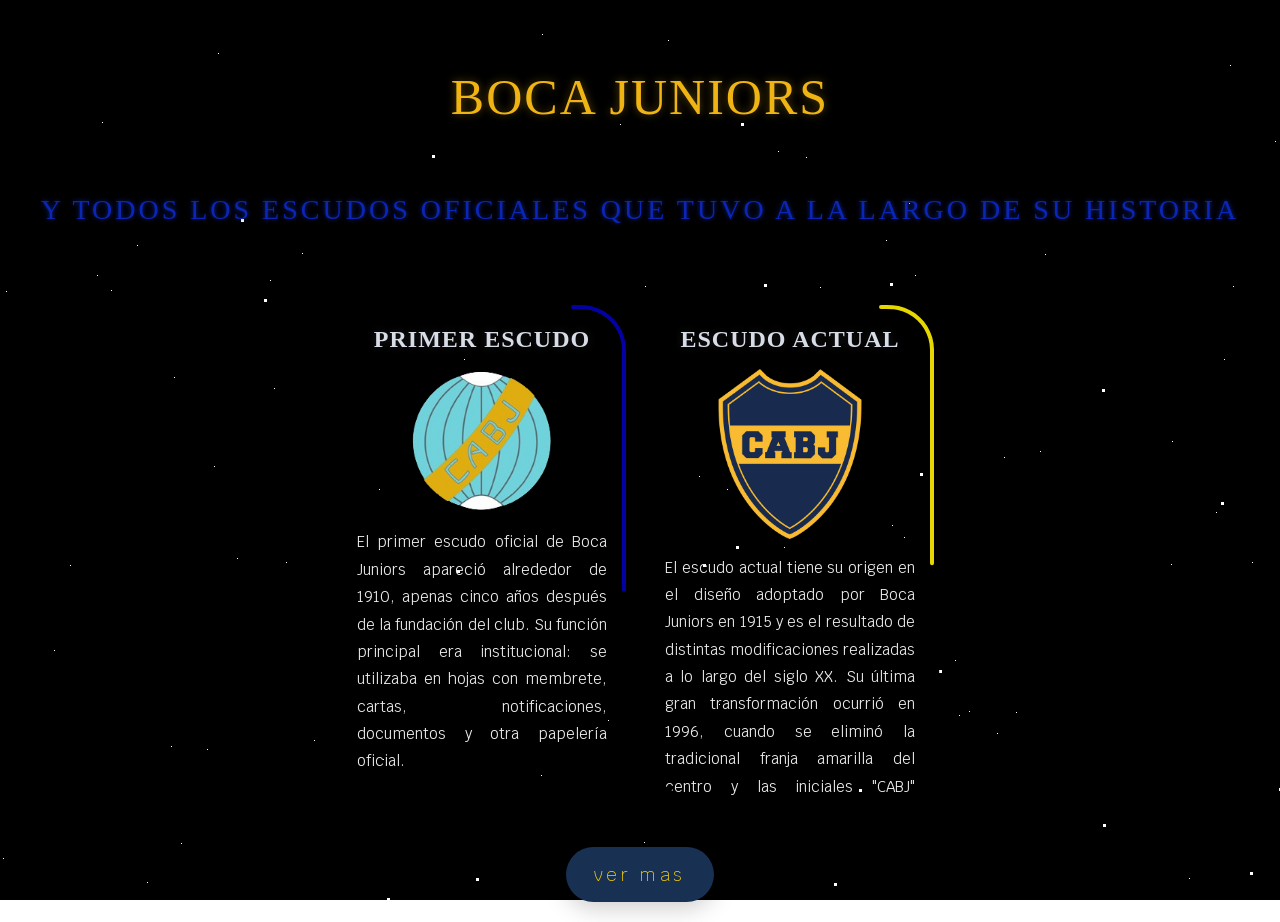
==== Pag-escudos.html @ e52f3146 "Primer commit" ====
<!Doctype HTML>
<html lang="es">
<head>
    <meta charset="UTF-8">
    <meta name="viewport" content="width=device-width, initial-scale=1.0">
    <title>Escudos Boca</title>
    <link rel="stylesheet" href="style-escudos.css">
    <link rel="icon" href="EscudoBocaActualPng.png">
    <link rel="preconnect" href="https://fonts.googleapis.com">
    <link rel="preconnect" href="https://fonts.gstatic.com" crossorigin>
    
  </head>

<body>

<header>
  <h1 class="titulo">BOCA JUNIORS</h1>
  <h2>Y todos los escudos oficiales que tuvo a la largo de su historia</h2s>
</header>

<div class="wrapper">

  <section class="scroll-container " data-scrollbar>
    <div class="scroll-content">
      <h3 class="encabezado">Primer escudo</h3>
      <img class="imagen1" src="EscudoBocaAntiguoPng.png" alt="Boca escudo viejos">
      <p>El primer escudo oficial de Boca Juniors apareció alrededor de 1910, apenas cinco años después de la fundación del club. Su función principal era institucional: se utilizaba en hojas con membrete, cartas, notificaciones, documentos y otra papelería oficial.
      </p>

      <p>El diseño era completamente diferente al escudo que conocemos actualmente. Tenía una forma circular y una franja diagonal amarilla que atravesaba el centro, dentro de la cual aparecían las iniciales "CABJ". Este emblema fue utilizado durante los primeros años de la década de 1910, hasta que en 1915 Boca adoptó un nuevo diseño que sentaría las bases del escudo moderno. 
      </p>
    </div>
  </section>

  <section class="scroll-container box-2 " data-scrollbar>
    <div class="scroll-content">
      <h3 class="encabezado">Escudo actual</h3>
      <img class= "imagen2" src="EscudoBocaActualPng.png" alt='Boca escudo actual'>
      <p> El escudo actual tiene su origen en el diseño adoptado por Boca Juniors en 1915 y es el resultado de distintas modificaciones realizadas a lo largo del siglo XX. Su última gran transformación ocurrió en 1996, cuando se eliminó la tradicional franja amarilla del centro y las iniciales "CABJ" pasaron a ocupar ese espacio en color amarillo.
      </p>
      <p> Desde entonces, el diseño conserva la estructura característica del escudo xeneize y las estrellas que representan los títulos obtenidos por el club. La cantidad de estrellas fue modificándose a medida que Boca consiguió nuevos campeonatos y, de acuerdo con el estatuto del club, su incorporación debe ser aprobada por la Asamblea de Representantes. 
      </p>
    </div>
  </section>
</div>

<div class="wrapper wrapper-extra" id="wrapperExtra">

  <section class="scroll-container" data-scrollbar>
    <div class="scroll-content">
      <h3 class="encabezado">1915</h3>
      <img class="imagen3" src="1915Escudo.png" alt="Boca escudo 1915">
      <p> En 1915 Boca Juniors adoptó un nuevo escudo que marcaría un antes y un después en la identidad visual del club. A diferencia del primer emblema, este diseño tenía la forma heráldica que, con diferentes modificaciones, se mantendría durante el resto de la historia. </p>
      <p> El escudo tenía un fondo azul atravesado por una franja amarilla horizontal en el centro. En ella aparecían las iniciales "CABJ", aunque durante diferentes períodos también se utilizaron las inscripciones "C. A. Boca Juniors" y "Boca Juniors". </p>
      <p> Este diseño todavía no tenía estrellas. La idea de representar los títulos obtenidos por el club mediante estrellas recién sería establecida oficialmente en 1932. </p>
    </div>
  </section>

  <section class="scroll-container box-2" data-scrollbar>
    <div class="scroll-content">
      <h3 class="encabezado">1932</h3>
      <img class="imagen4" src="1932-escudo.png" alt="Boca escudo 1932">
      <p> El 18 de octubre de 1932, Boca Juniors resolvió que su escudo debía llevar estrellas representativas de los campeonatos de Primera División obtenidos por el club. También se estableció que podían incorporarse estrellas por otros acontecimientos deportivos de especial importancia. </p> 
      <p> Sin embargo, la aparición de las estrellas no fue inmediata. Aunque la resolución fue tomada en 1932 y comenzaron a aparecer en distintos objetos relacionados con el club, el primer registro documentado del escudo con estrellas en una Memoria y Balance institucional corresponde a 1943. </p> 
      <p> Durante las décadas siguientes, el escudo mantuvo su estructura fundamental, aunque sufrió pequeñas modificaciones en la tipografía, la forma y la cantidad de estrellas a medida que Boca sumaba nuevos títulos. </p>
    </div>
  </section>

  <section class="scroll-container" data-scrollbar>
    <div class="scroll-content">
      <div class="corregirTxt"> 
        <h3 class="encabezado">1996</h3>
        <img class="imagen5" src="escudo boca 1996 arreglado.png" alt="Boca escudo 1996">
        <p class="corregirTxtP"> En 1996 Boca Juniors realizó la última gran modificación de su escudo. El cambio estuvo relacionado con una renovación de la identidad visual del club y fue desarrollado durante la primera gestión de Mauricio Macri. </p> 
        <p> La modificación más visible fue la eliminación de la tradicional franja amarilla que atravesaba el centro del escudo. En su lugar, las iniciales "CABJ" pasaron a estar representadas directamente en color amarillo dentro del fondo azul. </p> 
        <p> El nuevo diseño conservó la forma característica del escudo y las estrellas como representación de los títulos del club. Desde 1996, esta versión se convirtió en la base de la identidad visual de Boca Juniors y es la que, con actualizaciones en la cantidad de estrellas, llega hasta nuestros días. </p>
      </div>
    </div>
  </section>

</div>

<button id="btnVerMas">
  <span>ver mas</span>
</button>

<div class="container">
  <div id="stars"></div>
  <div id="stars2"></div>
  <div id="stars3"></div>
  <div></div>
</div>

<script src="script.js"></script>
</body>
</html>
---- style-escudos.css ----
@import url('https://fonts.bunny.net/css?family=krub:200i,300');
@import url('https://fonts.googleapis.com/css2?family=Poppins:wght@300;400;600;700&display=swap');

@layer demo, base;

@layer demo{

.wrapper{
    display: grid;
    grid-template-columns: repeat(auto-fit,minmax(200px, 1fr));
    gap: 1rem;
    height: auto;
    width: min(100%, 600px);
    margin: 0 auto;
}

.wrapper-extra {
    display: grid;
    grid-template-columns: repeat(auto-fit, minmax(180px, 1fr));
    gap: 1rem;
    width: min(100%, 600px);
    margin: 0 auto;
    opacity: 0;
    max-height: 0;
    overflow: hidden;
    transform: translateY(-10px);

    transition: /* en desaparecer las tablas nuevas*/
        opacity 0.8s ease-in-out,
        max-height 0.8s ease-in-out,
        transform 1s ease-in-out;

}

.wrapper-extra.visible {
    opacity: 1;
    overflow: hidden;
    max-height: 2000px; 
    transform: translateY(10px); /* distancia entre tablas nuevas y viejas */
    transition: /* en mostrar tablas nuevas*/
        opacity 1s ease-in-out,
        max-height 1s ease-in-out,
        transform 1s ease-in-out;
    
}

.scroll-container {
    
	--card-border-radius: 50px;	
    --thumb-color: rgb(3, 1, 163);
    --thumb-color-active: rgb(23, 21, 160);
    --thumb-width: 4;
    --thumb-width-active: 6;
    
    --track-color: transparent;
    --track-color-active: light-dark(#EEE,#222);
    --track-width: 4;
    --track-width-active: 6;

	&.box-2{
    --card-border-radius: 50px;
    --thumb-color: rgb(230, 215, 0);
    --thumb-color-active: rgb(180, 160, 0);
    }
		
		
    position: relative;
    width: 100%;
    height: 500px;
    contain:size;
    margin: 3rem auto;
    border: 1px solid var(--clr-lines);
    border-radius: var(--card-border-radius);
    overflow: hidden;  
    & h2{
    text-wrap: balance;
    font-size: 1.1rem;
    }

.scroll-content {
    display: flex;
    flex-direction: column;
    align-items: center; 
}    

.imagen1 {
    width: 150px; 
    height: 150px;
    object-fit: contain;
    border-radius: 30px;
}

.imagen2 {
    width: 170px; 
    height: 170px;
    object-fit: contain;
    border-radius: 30px;
}

}
	

.scroll-content {
    height: 100%;
    overflow-y: auto;
    padding:1rem 1.5rem 1rem 1rem;
	
    overflow-y: scroll;

	 	scrollbar-width: none; /* Firefox */
   	-ms-overflow-style: none; /* IE and Edge Legacy */
		&::-webkit-scrollbar {
			display: none; /* Chrome, Safari, and Opera */
		}
	}

.scroll-content p {
    font-size: .95rem;
    line-height: 1.8;
    text-align: justify;
    color: #ececec;
    margin-bottom: 1rem;
}

.scrollbar-svg {
    position: absolute;
    inset: 0;
    width: 100%;
    height: 100%;
    pointer-events: none;
    &:has(:active) {
    --thumb-width: var(--thumb-width-active);
    --track-width: var(--track-width-active);
    --track-color: var(--track-color-active);
    }
}

.scrollbar-track {
    fill: none;
    stroke: var(--track-color);
    stroke-width: var(--track-width);
    stroke-linecap: round;
    transition: stroke-width,stroke;
    transition-duration: 150ms;
    transition-timing-function:ease-in-out;
}

.scrollbar-thumb {
    fill: none;
    stroke: var(--thumb-color);
    stroke-width: var(--thumb-width);
    stroke-linecap: round;
    pointer-events: auto;
    cursor: grab;
    transition: stroke-width,stroke;
    transition-duration: 150ms;
    transition-timing-function:ease-in-out;
    &:active {
    stroke: var(--thumb-color-active);
    cursor: grabbing;
    }
}


}


@layer base{*{
box-sizing: border-box;
}

:root {
    color-scheme: light dark;

    --bg-dark: rgb(11, 11, 11);
    --bg-light: rgb(248, 244, 238);
    --txt-light: rgb(10, 10, 10);
    --txt-dark: rgb(245, 245, 245);
    --line-light: rgba(0 0 0 / .15);
    --line-dark: rgba(255 255 255 / .25);

    --clr-bg: light-dark(var(--bg-light), var(--bg-dark));
    --clr-txt: light-dark(var(--txt-light), var(--txt-dark));
    --clr-lines: light-dark(var(--line-light), var(--line-dark));
    --clr-accent: dodgerblue;
}

.container {
    position: fixed;
    inset: 0;
    overflow: hidden;
    z-index: -1;
    background: #000;
}

#stars {
  width: 1px;
  height: 1px;
  background: transparent;
  box-shadow:
    501px 811px rgb(3, 1, 163)fff,
    1450px 1324px #fff,
    1093px 1780px #fff,
    1469px 678px #fff,
    904px 741px #fff,
    1160px 781px #fff,
    1841px 1962px #fff,
    1630px 1667px #fff,
    1788px 676px #fff,
    367px 1734px #fff,
    1343px 156px #fff,
    1283px 1142px #fff,
    1062px 378px #fff,
    1395px 467px #fff,
    1017px 1891px #fff,
    137px 1114px #fff,
    1767px 1403px #fff,
    1543px 11px #fff,
    1078px 181px #fff,
    1189px 1574px #fff,
    1697px 1551px #fff,
    439px 472px #fff,
    1491px 677px #fff,
    1364px 599px #fff,
    34px 382px #fff,
    1221px 1584px #fff,
    1266px 1499px #fff,
    169px 1907px #fff,
    1219px 1125px #fff,
    659px 18px #fff,
    1731px 1959px #fff,
    332px 1216px #fff,
    1913px 788px #fff,
    80px 712px #fff,
    326px 1605px #fff,
    574px 1502px #fff,
    473px 1653px #fff,
    404px 975px #fff,
    322px 1797px #fff,
    425px 1321px #fff,
    1121px 1797px #fff,
    731px 647px #fff,
    891px 1584px #fff,
    1523px 109px #fff,
    1379px 244px #fff,
    865px 1064px #fff,
    493px 956px #fff,
    624px 1380px #fff,
    440px 619px #fff,
    1630px 767px #fff,
    955px 1196px #fff,
    62px 729px #fff,
    126px 946px #fff,
    1256px 896px #fff,
    1444px 256px #fff,
    661px 1628px #fff,
    1078px 1716px #fff,
    300px 737px #fff,
    1734px 413px #fff,
    1296px 129px #fff,
    1771px 1678px #fff,
    977px 1764px #fff,
    1879px 549px #fff,
    665px 1531px #fff,
    89px 701px #fff,
    1084px 1183px #fff,
    1597px 1576px #fff,
    1354px 1774px #fff,
    554px 1471px #fff,
    1469px 287px #fff,
    887px 106px #fff,
    1962px 766px #fff,
    638px 805px #fff,
    1651px 741px #fff,
    1517px 1826px #fff,
    24px 1152px #fff,
    507px 558px #fff,
    1262px 652px #fff,
    246px 1048px #fff,
    1077px 421px #fff,
    1866px 1847px #fff,
    1986px 1561px #fff,
    704px 632px #fff,
    1991px 1875px #fff,
    1227px 395px #fff,
    45px 1116px #fff,
    247px 786px #fff,
    890px 607px #fff,
    787px 1235px #fff,
    557px 524px #fff,
    1582px 1285px #fff,
    1725px 1366px #fff,
    952px 747px #fff,
    251px 458px #fff,
    1500px 1250px #fff,
    1999px 1734px #fff,
    1336px 1955px #fff,
    1705px 1464px #fff,
    728px 697px #fff,
    594px 510px #fff,
    1345px 1990px #fff,
    1919px 1803px #fff,
    1117px 966px #fff,
    1629px 97px #fff,
    1046px 1196px #fff,
    810px 1092px #fff,
    722px 976px #fff,
    406px 18px #fff,
    1665px 1860px #fff,
    1758px 1628px #fff,
    1183px 463px #fff,
    564px 239px #fff,
    13px 1767px #fff,
    1482px 1472px #fff,
    1700px 347px #fff,
    1362px 244px #fff,
    1141px 1708px #fff,
    22px 885px #fff,
    374px 1309px #fff,
    1034px 1037px #fff,
    1725px 1086px #fff,
    1343px 1921px #fff,
    596px 903px #fff,
    1061px 478px #fff,
    18px 1409px #fff,
    729px 1364px #fff,
    264px 911px #fff,
    677px 1442px #fff,
    123px 33px #fff,
    1303px 646px #fff,
    1945px 792px #fff,
    1305px 938px #fff,
    918px 1536px #fff,
    620px 948px #fff,
    183px 646px #fff,
    695px 687px #fff,
    881px 272px #fff,
    1521px 1212px #fff,
    1423px 1022px #fff,
    1545px 1271px #fff,
    1393px 348px #fff,
    685px 1910px #fff,
    1446px 856px #fff,
    73px 1201px #fff,
    736px 999px #fff,
    673px 796px #fff,
    469px 850px #fff,
    1912px 142px #fff,
    1278px 664px #fff,
    184px 1990px #fff,
    1173px 1312px #fff,
    782px 1879px #fff,
    323px 1035px #fff,
    611px 908px #fff,
    565px 1449px #fff,
    748px 1713px #fff,
    1047px 490px #fff,
    1040px 1872px #fff,
    1818px 1659px #fff,
    1806px 1327px #fff,
    386px 575px #fff,
    1550px 463px #fff,
    148px 687px #fff,
    651px 1683px #fff,
    1588px 1194px #fff,
    1831px 2px #fff,
    581px 876px #fff,
    1396px 1743px #fff,
    1212px 1810px #fff,
    421px 1920px #fff,
    658px 1461px #fff,
    1859px 1809px #fff,
    1456px 388px #fff,
    186px 1627px #fff,
    1528px 1145px #fff,
    171px 97px #fff,
    674px 1072px #fff,
    676px 1052px #fff,
    1165px 1131px #fff,
    1088px 781px #fff,
    1231px 948px #fff,
    330px 257px #fff,
    426px 1046px #fff,
    549px 652px #fff,
    1338px 74px #fff,
    1749px 364px #fff,
    931px 369px #fff,
    383px 1428px #fff,
    1558px 389px #fff,
    927px 133px #fff,
    234px 1888px #fff,
    1785px 1617px #fff,
    556px 643px #fff,
    401px 275px #fff,
    406px 1644px #fff,
    1253px 1852px #fff,
    1599px 883px #fff,
    744px 1721px #fff,
    524px 1297px #fff,
    1226px 1177px #fff,
    1679px 55px #fff,
    874px 1811px #fff,
    838px 790px #fff,
    1241px 430px #fff,
    1676px 652px #fff,
    1191px 568px #fff,
    53px 1990px #fff,
    1163px 237px #fff,
    61px 223px #fff,
    592px 456px #fff,
    1844px 271px #fff,
    1324px 1488px #fff,
    1373px 717px #fff,
    1822px 709px #fff,
    1464px 941px #fff,
    1445px 1118px #fff,
    991px 1414px #fff,
    1964px 1076px #fff,
    108px 172px #fff,
    641px 1722px #fff,
    1539px 427px #fff,
    1697px 45px #fff,
    1301px 1353px #fff,
    1060px 329px #fff,
    967px 1396px #fff,
    493px 301px #fff,
    1228px 1406px #fff,
    1211px 1653px #fff,
    444px 1822px #fff,
    1746px 353px #fff,
    1449px 381px #fff,
    671px 887px #fff,
    650px 138px #fff,
    30px 1839px #fff,
    1094px 1405px #fff,
    273px 796px #fff,
    1618px 1964px #fff,
    1045px 1849px #fff,
    1472px 1155px #fff,
    1529px 1312px #fff,
    728px 448px #fff,
    44px 1908px #fff,
    691px 818px #fff,
    254px 293px #fff,
    1981px 1133px #fff,
    1307px 375px #fff,
    196px 316px #fff,
    1241px 1975px #fff,
    1138px 1706px #fff,
    1769px 463px #fff,
    1768px 1428px #fff,
    1730px 590px #fff,
    1780px 523px #fff,
    1862px 1526px #fff,
    1613px 909px #fff,
    1266px 1781px #fff,
    470px 352px #fff,
    699px 1682px #fff,
    1002px 614px #fff,
    1209px 133px #fff,
    1842px 518px #fff,
    1422px 1836px #fff,
    1720px 1901px #fff,
    470px 1788px #fff,
    1355px 1387px #fff,
    146px 1162px #fff,
    933px 80px #fff,
    681px 1063px #fff,
    313px 1341px #fff,
    740px 1498px #fff,
    168px 1014px #fff,
    345px 1355px #fff,
    1498px 1562px #fff,
    1626px 1358px #fff,
    890px 403px #fff,
    663px 562px #fff,
    1481px 168px #fff,
    22px 719px #fff,
    774px 1041px #fff,
    1899px 829px #fff,
    430px 158px #fff,
    430px 361px #fff,
    1592px 1334px #fff,
    224px 323px #fff,
    1639px 1131px #fff,
    7px 271px #fff,
    1646px 1514px #fff,
    1605px 1444px #fff,
    1820px 1665px #fff,
    1549px 1641px #fff,
    1609px 1377px #fff,
    486px 1098px #fff,
    229px 613px #fff,
    542px 1694px #fff,
    318px 256px #fff,
    1861px 918px #fff,
    889px 892px #fff,
    442px 1524px #fff,
    19px 422px #fff,
    1935px 1908px #fff,
    828px 109px #fff,
    862px 1248px #fff,
    1275px 560px #fff,
    906px 63px #fff,
    337px 1605px #fff,
    1691px 918px #fff,
    1414px 679px #fff,
    1726px 749px #fff,
    1540px 1149px #fff,
    1337px 1466px #fff,
    446px 430px #fff,
    676px 1616px #fff,
    840px 326px #fff,
    976px 977px #fff,
    1840px 642px #fff,
    1273px 804px #fff,
    1071px 928px #fff,
    1292px 1675px #fff,
    29px 1148px #fff,
    1585px 135px #fff,
    1007px 563px #fff,
    1035px 78px #fff,
    1174px 574px #fff,
    120px 1304px #fff,
    845px 1292px #fff,
    861px 540px #fff,
    234px 232px #fff,
    1940px 1367px #fff,
    759px 639px #fff,
    1775px 1381px #fff,
    906px 372px #fff,
    1104px 1165px #fff,
    1524px 911px #fff,
    1882px 330px #fff,
    1389px 700px #fff,
    300px 1629px #fff,
    220px 1614px #fff,
    563px 140px #fff,
    1611px 1586px #fff,
    793px 1316px #fff,
    325px 1070px #fff,
    1722px 1462px #fff,
    1406px 1120px #fff,
    1169px 1768px #fff,
    1956px 1053px #fff,
    959px 1587px #fff,
    585px 1566px #fff,
    370px 204px #fff,
    1606px 1416px #fff,
    443px 1606px #fff,
    1499px 1102px #fff,
    1943px 105px #fff,
    1121px 1594px #fff,
    1512px 32px #fff,
    871px 1425px #fff,
    433px 100px #fff,
    294px 1471px #fff,
    1688px 1755px #fff,
    1666px 591px #fff,
    1034px 300px #fff,
    734px 1178px #fff,
    1342px 313px #fff,
    1616px 1590px #fff,
    1763px 1472px #fff,
    632px 1935px #fff,
    1708px 872px #fff,
    1871px 915px #fff,
    1829px 1020px #fff,
    1599px 578px #fff,
    42px 585px #fff,
    1163px 1382px #fff,
    1744px 1272px #fff,
    984px 1426px #fff,
    1786px 1584px #fff,
    1813px 379px #fff,
    1867px 1127px #fff,
    97px 567px #fff,
    626px 988px #fff,
    1178px 79px #fff,
    1703px 211px #fff,
    961px 1785px #fff,
    110px 975px #fff,
    953px 1941px #fff,
    1027px 1790px #fff,
    1665px 107px #fff,
    11px 964px #fff,
    1718px 1147px #fff,
    21px 1728px #fff,
    1358px 1922px #fff,
    872px 65px #fff,
    1191px 1635px #fff,
    762px 681px #fff,
    1519px 1033px #fff,
    906px 566px #fff,
    1074px 657px #fff,
    1093px 415px #fff,
    51px 198px #fff,
    1075px 1418px #fff,
    1547px 1070px #fff,
    225px 920px #fff,
    850px 1974px #fff,
    981px 595px #fff,
    1425px 131px #fff,
    460px 917px #fff,
    56px 495px #fff,
    714px 428px #fff,
    920px 493px #fff,
    470px 1521px #fff,
    532px 821px #fff,
    1905px 71px #fff,
    883px 1501px #fff,
    294px 196px #fff,
    381px 1999px #fff,
    332px 793px #fff,
    1246px 408px #fff,
    233px 149px #fff,
    315px 231px #fff,
    1594px 1302px #fff,
    696px 1585px #fff,
    791px 136px #fff,
    479px 199px #fff,
    1627px 1413px #fff,
    1824px 924px #fff,
    1631px 342px #fff,
    1251px 1151px #fff,
    284px 1781px #fff,
    497px 1052px #fff,
    204px 1161px #fff,
    646px 1499px #fff,
    1762px 558px #fff,
    854px 1833px #fff,
    883px 945px #fff,
    44px 982px #fff,
    1101px 834px #fff,
    515px 1748px #fff,
    1578px 1435px #fff,
    819px 1258px #fff,
    776px 670px #fff,
    115px 385px #fff,
    1478px 434px #fff,
    885px 20px #fff,
    192px 1513px #fff,
    78px 1129px #fff,
    1774px 1105px #fff,
    955px 1149px #fff,
    1817px 1929px #fff,
    1106px 1832px #fff,
    1107px 1997px #fff,
    94px 23px #fff,
    243px 982px #fff,
    43px 1972px #fff,
    1798px 673px #fff,
    1131px 1589px #fff,
    841px 14px #fff,
    826px 345px #fff,
    687px 56px #fff,
    1084px 32px #fff,
    1887px 1878px #fff,
    153px 526px #fff,
    1828px 253px #fff,
    1947px 1105px #fff,
    886px 700px #fff,
    1307px 1723px #fff,
    1274px 651px #fff,
    1530px 837px #fff,
    1699px 1637px #fff,
    1703px 1331px #fff,
    1929px 1557px #fff,
    1763px 737px #fff,
    1118px 1680px #fff,
    1545px 692px #fff,
    1462px 1092px #fff,
    208px 1667px #fff,
    1393px 859px #fff,
    186px 1794px #fff,
    351px 1199px #fff,
    642px 1995px #fff,
    1061px 1726px #fff,
    1708px 115px #fff,
    1233px 1305px #fff,
    637px 1786px #fff,
    1730px 603px #fff,
    75px 1240px #fff,
    1704px 1326px #fff,
    584px 346px #fff,
    438px 1554px #fff,
    561px 513px #fff,
    1382px 225px #fff,
    467px 1674px #fff,
    1403px 815px #fff,
    1546px 1835px #fff,
    127px 1119px #fff,
    276px 591px #fff,
    688px 1458px #fff,
    765px 646px #fff,
    474px 984px #fff,
    171px 361px #fff,
    94px 1480px #fff,
    1962px 1666px #fff,
    909px 1037px #fff,
    1725px 222px #fff,
    253px 1355px #fff,
    1892px 1901px #fff,
    275px 1847px #fff,
    28px 1184px #fff,
    1725px 1382px #fff,
    882px 647px #fff,
    1935px 1046px #fff,
    10px 344px #fff,
    292px 1328px #fff,
    127px 1352px #fff,
    752px 929px #fff,
    1589px 384px #fff,
    284px 1829px #fff,
    381px 820px #fff,
    1229px 1125px #fff,
    777px 429px #fff,
    1811px 1499px #fff,
    1573px 287px #fff,
    295px 756px #fff,
    389px 616px #fff,
    781px 41px #fff,
    1092px 333px #fff,
    794px 1588px #fff,
    386px 1847px #fff,
    1802px 710px #fff,
    662px 60px #fff,
    640px 264px #fff,
    463px 746px #fff,
    1859px 799px #fff,
    763px 37px #fff,
    639px 396px #fff,
    357px 1071px #fff,
    1190px 1430px #fff,
    1814px 257px #fff,
    1382px 235px #fff,
    606px 1304px #fff,
    1939px 1470px #fff,
    1124px 349px #fff,
    307px 1567px #fff,
    310px 1323px #fff,
    1145px 922px #fff,
    1196px 1922px #fff,
    1647px 544px #fff,
    788px 1337px #fff,
    257px 632px #fff,
    1413px 414px #fff,
    590px 620px #fff,
    582px 794px #fff,
    1702px 1481px #fff,
    1055px 53px #fff,
    157px 346px #fff,
    50px 1901px #fff,
    1038px 1369px #fff,
    796px 1941px #fff,
    215px 194px #fff,
    1567px 1538px #fff,
    367px 800px #fff,
    1044px 489px #fff,
    1109px 1712px #fff,
    524px 327px #fff,
    525px 1252px #fff,
    1475px 1240px #fff,
    529px 436px #fff,
    795px 834px #fff,
    122px 1371px #fff,
    79px 482px #fff,
    520px 1249px #fff,
    336px 1878px #fff,
    188px 944px #fff,
    325px 1259px #fff,
    1491px 1942px #fff,
    620px 1054px #fff,
    1606px 1153px #fff,
    1448px 502px #fff,
    53px 1381px #fff,
    107px 1670px #fff,
    1380px 618px #fff,
    967px 1557px #fff,
    1116px 1722px #fff,
    1174px 1044px #fff,
    1805px 717px #fff,
    663px 394px #fff,
    1848px 1007px #fff,
    389px 802px #fff,
    49px 392px #fff,
    1650px 852px #fff,
    1678px 1012px #fff,
    335px 1009px #fff,
    1818px 1631px #fff,
    1568px 742px #fff,
    1162px 1991px #fff,
    52px 1190px #fff,
    1401px 928px #fff,
    119px 1549px #fff,
    537px 1529px #fff,
    2px 1709px #fff,
    122px 387px #fff,
    543px 2px #fff,
    27px 1971px #fff,
    507px 1377px #fff,
    1362px 1080px #fff,
    1031px 1544px #fff,
    1631px 1174px #fff,
    1603px 312px #fff,
    1626px 1422px #fff,
    1430px 615px #fff,
    1958px 1431px #fff,
    1946px 1412px #fff,
    1848px 247px #fff,
    984px 1808px #fff,
    1396px 225px #fff,
    319px 717px #fff,
    1252px 875px #fff,
    1619px 156px #fff,
    951px 1971px #fff,
    386px 355px #fff,
    1406px 1151px #fff,
    273px 1538px #fff,
    844px 1570px #fff,
    947px 151px #fff,
    1363px 525px #fff,
    209px 307px #fff,
    1923px 1718px #fff,
    993px 1741px #fff,
    1513px 353px #fff,
    1353px 61px #fff,
    664px 352px #fff,
    1382px 359px #fff,
    1487px 1707px #fff,
    657px 1045px #fff,
    1107px 490px #fff,
    1834px 1176px #fff,
    837px 1438px #fff,
    1947px 448px #fff,
    1196px 333px #fff,
    151px 555px #fff,
    18px 992px #fff,
    458px 748px #fff,
    1801px 890px #fff,
    1093px 1012px #fff,
    315px 1101px #fff,
    194px 323px #fff,
    754px 292px #fff,
    1737px 7px #fff,
    40px 840px #fff,
    1170px 805px #fff,
    176px 1753px #fff,
    805px 1148px #fff,
    1578px 1271px #fff,
    367px 1494px #fff,
    363px 1111px #fff,
    1955px 243px #fff,
    1451px 1093px #fff,
    375px 617px #fff,
    1223px 720px #fff,
    1178px 13px #fff,
    1456px 865px #fff,
    1440px 49px #fff,
    186px 1569px #fff,
    320px 1853px #fff,
    300px 539px #fff,
    1559px 509px #fff,
    1985px 1108px #fff,
    1588px 828px #fff,
    525px 1432px #fff,
    831px 363px #fff,
    141px 281px #fff,
    1319px 402px #fff,
    40px 456px #fff,
    1955px 478px #fff,
    1758px 818px #fff,
    1924px 688px #fff,
    1030px 953px #fff,
    1982px 210px #fff,
    917px 1401px #fff,
    1051px 1837px #fff,
    1045px 463px #fff,
    1744px 573px #fff,
    529px 1530px #fff,
    542px 469px #fff,
    1982px 324px #fff,
    1902px 1422px #fff,
    1968px 782px #fff,
    1666px 1561px #fff,
    955px 304px #fff,
    323px 778px #fff,
    272px 443px #fff,
    485px 581px #fff,
    1353px 1058px #fff,
    1257px 131px #fff,
    434px 98px #fff,
    1587px 1953px #fff,
    1749px 68px #fff,
    1984px 839px #fff,
    1518px 183px #fff,
    1071px 855px #fff,
    1662px 1994px #fff,
    1111px 106px #fff,
    1954px 838px #fff;
  animation: animStar 50s linear infinite;
}
#stars:after {
  content: " ";
  position: absolute;
  top: 2000px;
  width: 1px;
  height: 1px;
  background: transparent;
  box-shadow:
    501px 811px #fff,
    1450px 1324px #fff,
    1093px 1780px #fff,
    1469px 678px #fff,
    904px 741px #fff,
    1160px 781px #fff,
    1841px 1962px #fff,
    1630px 1667px #fff,
    1788px 676px #fff,
    367px 1734px #fff,
    1343px 156px #fff,
    1283px 1142px #fff,
    1062px 378px #fff,
    1395px 467px #fff,
    1017px 1891px #fff,
    137px 1114px #fff,
    1767px 1403px #fff,
    1543px 11px #fff,
    1078px 181px #fff,
    1189px 1574px #fff,
    1697px 1551px #fff,
    439px 472px #fff,
    1491px 677px #fff,
    1364px 599px #fff,
    34px 382px #fff,
    1221px 1584px #fff,
    1266px 1499px #fff,
    169px 1907px #fff,
    1219px 1125px #fff,
    659px 18px #fff,
    1731px 1959px #fff,
    332px 1216px #fff,
    1913px 788px #fff,
    80px 712px #fff,
    326px 1605px #fff,
    574px 1502px #fff,
    473px 1653px #fff,
    404px 975px #fff,
    322px 1797px #fff,
    425px 1321px #fff,
    1121px 1797px #fff,
    731px 647px #fff,
    891px 1584px #fff,
    1523px 109px #fff,
    1379px 244px #fff,
    865px 1064px #fff,
    493px 956px #fff,
    624px 1380px #fff,
    440px 619px #fff,
    1630px 767px #fff,
    955px 1196px #fff,
    62px 729px #fff,
    126px 946px #fff,
    1256px 896px #fff,
    1444px 256px #fff,
    661px 1628px #fff,
    1078px 1716px #fff,
    300px 737px #fff,
    1734px 413px #fff,
    1296px 129px #fff,
    1771px 1678px #fff,
    977px 1764px #fff,
    1879px 549px #fff,
    665px 1531px #fff,
    89px 701px #fff,
    1084px 1183px #fff,
    1597px 1576px #fff,
    1354px 1774px #fff,
    554px 1471px #fff,
    1469px 287px #fff,
    887px 106px #fff,
    1962px 766px #fff,
    638px 805px #fff,
    1651px 741px #fff,
    1517px 1826px #fff,
    24px 1152px #fff,
    507px 558px #fff,
    1262px 652px #fff,
    246px 1048px #fff,
    1077px 421px #fff,
    1866px 1847px #fff,
    1986px 1561px #fff,
    704px 632px #fff,
    1991px 1875px #fff,
    1227px 395px #fff,
    45px 1116px #fff,
    247px 786px #fff,
    890px 607px #fff,
    787px 1235px #fff,
    557px 524px #fff,
    1582px 1285px #fff,
    1725px 1366px #fff,
    952px 747px #fff,
    251px 458px #fff,
    1500px 1250px #fff,
    1999px 1734px #fff,
    1336px 1955px #fff,
    1705px 1464px #fff,
    728px 697px #fff,
    594px 510px #fff,
    1345px 1990px #fff,
    1919px 1803px #fff,
    1117px 966px #fff,
    1629px 97px #fff,
    1046px 1196px #fff,
    810px 1092px #fff,
    722px 976px #fff,
    406px 18px #fff,
    1665px 1860px #fff,
    1758px 1628px #fff,
    1183px 463px #fff,
    564px 239px #fff,
    13px 1767px #fff,
    1482px 1472px #fff,
    1700px 347px #fff,
    1362px 244px #fff,
    1141px 1708px #fff,
    22px 885px #fff,
    374px 1309px #fff,
    1034px 1037px #fff,
    1725px 1086px #fff,
    1343px 1921px #fff,
    596px 903px #fff,
    1061px 478px #fff,
    18px 1409px #fff,
    729px 1364px #fff,
    264px 911px #fff,
    677px 1442px #fff,
    123px 33px #fff,
    1303px 646px #fff,
    1945px 792px #fff,
    1305px 938px #fff,
    918px 1536px #fff,
    620px 948px #fff,
    183px 646px #fff,
    695px 687px #fff,
    881px 272px #fff,
    1521px 1212px #fff,
    1423px 1022px #fff,
    1545px 1271px #fff,
    1393px 348px #fff,
    685px 1910px #fff,
    1446px 856px #fff,
    73px 1201px #fff,
    736px 999px #fff,
    673px 796px #fff,
    469px 850px #fff,
    1912px 142px #fff,
    1278px 664px #fff,
    184px 1990px #fff,
    1173px 1312px #fff,
    782px 1879px #fff,
    323px 1035px #fff,
    611px 908px #fff,
    565px 1449px #fff,
    748px 1713px #fff,
    1047px 490px #fff,
    1040px 1872px #fff,
    1818px 1659px #fff,
    1806px 1327px #fff,
    386px 575px #fff,
    1550px 463px #fff,
    148px 687px #fff,
    651px 1683px #fff,
    1588px 1194px #fff,
    1831px 2px #fff,
    581px 876px #fff,
    1396px 1743px #fff,
    1212px 1810px #fff,
    421px 1920px #fff,
    658px 1461px #fff,
    1859px 1809px #fff,
    1456px 388px #fff,
    186px 1627px #fff,
    1528px 1145px #fff,
    171px 97px #fff,
    674px 1072px #fff,
    676px 1052px #fff,
    1165px 1131px #fff,
    1088px 781px #fff,
    1231px 948px #fff,
    330px 257px #fff,
    426px 1046px #fff,
    549px 652px #fff,
    1338px 74px #fff,
    1749px 364px #fff,
    931px 369px #fff,
    383px 1428px #fff,
    1558px 389px #fff,
    927px 133px #fff,
    234px 1888px #fff,
    1785px 1617px #fff,
    556px 643px #fff,
    401px 275px #fff,
    406px 1644px #fff,
    1253px 1852px #fff,
    1599px 883px #fff,
    744px 1721px #fff,
    524px 1297px #fff,
    1226px 1177px #fff,
    1679px 55px #fff,
    874px 1811px #fff,
    838px 790px #fff,
    1241px 430px #fff,
    1676px 652px #fff,
    1191px 568px #fff,
    53px 1990px #fff,
    1163px 237px #fff,
    61px 223px #fff,
    592px 456px #fff,
    1844px 271px #fff,
    1324px 1488px #fff,
    1373px 717px #fff,
    1822px 709px #fff,
    1464px 941px #fff,
    1445px 1118px #fff,
    991px 1414px #fff,
    1964px 1076px #fff,
    108px 172px #fff,
    641px 1722px #fff,
    1539px 427px #fff,
    1697px 45px #fff,
    1301px 1353px #fff,
    1060px 329px #fff,
    967px 1396px #fff,
    493px 301px #fff,
    1228px 1406px #fff,
    1211px 1653px #fff,
    444px 1822px #fff,
    1746px 353px #fff,
    1449px 381px #fff,
    671px 887px #fff,
    650px 138px #fff,
    30px 1839px #fff,
    1094px 1405px #fff,
    273px 796px #fff,
    1618px 1964px #fff,
    1045px 1849px #fff,
    1472px 1155px #fff,
    1529px 1312px #fff,
    728px 448px #fff,
    44px 1908px #fff,
    691px 818px #fff,
    254px 293px #fff,
    1981px 1133px #fff,
    1307px 375px #fff,
    196px 316px #fff,
    1241px 1975px #fff,
    1138px 1706px #fff,
    1769px 463px #fff,
    1768px 1428px #fff,
    1730px 590px #fff,
    1780px 523px #fff,
    1862px 1526px #fff,
    1613px 909px #fff,
    1266px 1781px #fff,
    470px 352px #fff,
    699px 1682px #fff,
    1002px 614px #fff,
    1209px 133px #fff,
    1842px 518px #fff,
    1422px 1836px #fff,
    1720px 1901px #fff,
    470px 1788px #fff,
    1355px 1387px #fff,
    146px 1162px #fff,
    933px 80px #fff,
    681px 1063px #fff,
    313px 1341px #fff,
    740px 1498px #fff,
    168px 1014px #fff,
    345px 1355px #fff,
    1498px 1562px #fff,
    1626px 1358px #fff,
    890px 403px #fff,
    663px 562px #fff,
    1481px 168px #fff,
    22px 719px #fff,
    774px 1041px #fff,
    1899px 829px #fff,
    430px 158px #fff,
    430px 361px #fff,
    1592px 1334px #fff,
    224px 323px #fff,
    1639px 1131px #fff,
    7px 271px #fff,
    1646px 1514px #fff,
    1605px 1444px #fff,
    1820px 1665px #fff,
    1549px 1641px #fff,
    1609px 1377px #fff,
    486px 1098px #fff,
    229px 613px #fff,
    542px 1694px #fff,
    318px 256px #fff,
    1861px 918px #fff,
    889px 892px #fff,
    442px 1524px #fff,
    19px 422px #fff,
    1935px 1908px #fff,
    828px 109px #fff,
    862px 1248px #fff,
    1275px 560px #fff,
    906px 63px #fff,
    337px 1605px #fff,
    1691px 918px #fff,
    1414px 679px #fff,
    1726px 749px #fff,
    1540px 1149px #fff,
    1337px 1466px #fff,
    446px 430px #fff,
    676px 1616px #fff,
    840px 326px #fff,
    976px 977px #fff,
    1840px 642px #fff,
    1273px 804px #fff,
    1071px 928px #fff,
    1292px 1675px #fff,
    29px 1148px #fff,
    1585px 135px #fff,
    1007px 563px #fff,
    1035px 78px #fff,
    1174px 574px #fff,
    120px 1304px #fff,
    845px 1292px #fff,
    861px 540px #fff,
    234px 232px #fff,
    1940px 1367px #fff,
    759px 639px #fff,
    1775px 1381px #fff,
    906px 372px #fff,
    1104px 1165px #fff,
    1524px 911px #fff,
    1882px 330px #fff,
    1389px 700px #fff,
    300px 1629px #fff,
    220px 1614px #fff,
    563px 140px #fff,
    1611px 1586px #fff,
    793px 1316px #fff,
    325px 1070px #fff,
    1722px 1462px #fff,
    1406px 1120px #fff,
    1169px 1768px #fff,
    1956px 1053px #fff,
    959px 1587px #fff,
    585px 1566px #fff,
    370px 204px #fff,
    1606px 1416px #fff,
    443px 1606px #fff,
    1499px 1102px #fff,
    1943px 105px #fff,
    1121px 1594px #fff,
    1512px 32px #fff,
    871px 1425px #fff,
    433px 100px #fff,
    294px 1471px #fff,
    1688px 1755px #fff,
    1666px 591px #fff,
    1034px 300px #fff,
    734px 1178px #fff,
    1342px 313px #fff,
    1616px 1590px #fff,
    1763px 1472px #fff,
    632px 1935px #fff,
    1708px 872px #fff,
    1871px 915px #fff,
    1829px 1020px #fff,
    1599px 578px #fff,
    42px 585px #fff,
    1163px 1382px #fff,
    1744px 1272px #fff,
    984px 1426px #fff,
    1786px 1584px #fff,
    1813px 379px #fff,
    1867px 1127px #fff,
    97px 567px #fff,
    626px 988px #fff,
    1178px 79px #fff,
    1703px 211px #fff,
    961px 1785px #fff,
    110px 975px #fff,
    953px 1941px #fff,
    1027px 1790px #fff,
    1665px 107px #fff,
    11px 964px #fff,
    1718px 1147px #fff,
    21px 1728px #fff,
    1358px 1922px #fff,
    872px 65px #fff,
    1191px 1635px #fff,
    762px 681px #fff,
    1519px 1033px #fff,
    906px 566px #fff,
    1074px 657px #fff,
    1093px 415px #fff,
    51px 198px #fff,
    1075px 1418px #fff,
    1547px 1070px #fff,
    225px 920px #fff,
    850px 1974px #fff,
    981px 595px #fff,
    1425px 131px #fff,
    460px 917px #fff,
    56px 495px #fff,
    714px 428px #fff,
    920px 493px #fff,
    470px 1521px #fff,
    532px 821px #fff,
    1905px 71px #fff,
    883px 1501px #fff,
    294px 196px #fff,
    381px 1999px #fff,
    332px 793px #fff,
    1246px 408px #fff,
    233px 149px #fff,
    315px 231px #fff,
    1594px 1302px #fff,
    696px 1585px #fff,
    791px 136px #fff,
    479px 199px #fff,
    1627px 1413px #fff,
    1824px 924px #fff,
    1631px 342px #fff,
    1251px 1151px #fff,
    284px 1781px #fff,
    497px 1052px #fff,
    204px 1161px #fff,
    646px 1499px #fff,
    1762px 558px #fff,
    854px 1833px #fff,
    883px 945px #fff,
    44px 982px #fff,
    1101px 834px #fff,
    515px 1748px #fff,
    1578px 1435px #fff,
    819px 1258px #fff,
    776px 670px #fff,
    115px 385px #fff,
    1478px 434px #fff,
    885px 20px #fff,
    192px 1513px #fff,
    78px 1129px #fff,
    1774px 1105px #fff,
    955px 1149px #fff,
    1817px 1929px #fff,
    1106px 1832px #fff,
    1107px 1997px #fff,
    94px 23px #fff,
    243px 982px #fff,
    43px 1972px #fff,
    1798px 673px #fff,
    1131px 1589px #fff,
    841px 14px #fff,
    826px 345px #fff,
    687px 56px #fff,
    1084px 32px #fff,
    1887px 1878px #fff,
    153px 526px #fff,
    1828px 253px #fff,
    1947px 1105px #fff,
    886px 700px #fff,
    1307px 1723px #fff,
    1274px 651px #fff,
    1530px 837px #fff,
    1699px 1637px #fff,
    1703px 1331px #fff,
    1929px 1557px #fff,
    1763px 737px #fff,
    1118px 1680px #fff,
    1545px 692px #fff,
    1462px 1092px #fff,
    208px 1667px #fff,
    1393px 859px #fff,
    186px 1794px #fff,
    351px 1199px #fff,
    642px 1995px #fff,
    1061px 1726px #fff,
    1708px 115px #fff,
    1233px 1305px #fff,
    637px 1786px #fff,
    1730px 603px #fff,
    75px 1240px #fff,
    1704px 1326px #fff,
    584px 346px #fff,
    438px 1554px #fff,
    561px 513px #fff,
    1382px 225px #fff,
    467px 1674px #fff,
    1403px 815px #fff,
    1546px 1835px #fff,
    127px 1119px #fff,
    276px 591px #fff,
    688px 1458px #fff,
    765px 646px #fff,
    474px 984px #fff,
    171px 361px #fff,
    94px 1480px #fff,
    1962px 1666px #fff,
    909px 1037px #fff,
    1725px 222px #fff,
    253px 1355px #fff,
    1892px 1901px #fff,
    275px 1847px #fff,
    28px 1184px #fff,
    1725px 1382px #fff,
    882px 647px #fff,
    1935px 1046px #fff,
    10px 344px #fff,
    292px 1328px #fff,
    127px 1352px #fff,
    752px 929px #fff,
    1589px 384px #fff,
    284px 1829px #fff,
    381px 820px #fff,
    1229px 1125px #fff,
    777px 429px #fff,
    1811px 1499px #fff,
    1573px 287px #fff,
    295px 756px #fff,
    389px 616px #fff,
    781px 41px #fff,
    1092px 333px #fff,
    794px 1588px #fff,
    386px 1847px #fff,
    1802px 710px #fff,
    662px 60px #fff,
    640px 264px #fff,
    463px 746px #fff,
    1859px 799px #fff,
    763px 37px #fff,
    639px 396px #fff,
    357px 1071px #fff,
    1190px 1430px #fff,
    1814px 257px #fff,
    1382px 235px #fff,
    606px 1304px #fff,
    1939px 1470px #fff,
    1124px 349px #fff,
    307px 1567px #fff,
    310px 1323px #fff,
    1145px 922px #fff,
    1196px 1922px #fff,
    1647px 544px #fff,
    788px 1337px #fff,
    257px 632px #fff,
    1413px 414px #fff,
    590px 620px #fff,
    582px 794px #fff,
    1702px 1481px #fff,
    1055px 53px #fff,
    157px 346px #fff,
    50px 1901px #fff,
    1038px 1369px #fff,
    796px 1941px #fff,
    215px 194px #fff,
    1567px 1538px #fff,
    367px 800px #fff,
    1044px 489px #fff,
    1109px 1712px #fff,
    524px 327px #fff,
    525px 1252px #fff,
    1475px 1240px #fff,
    529px 436px #fff,
    795px 834px #fff,
    122px 1371px #fff,
    79px 482px #fff,
    520px 1249px #fff,
    336px 1878px #fff,
    188px 944px #fff,
    325px 1259px #fff,
    1491px 1942px #fff,
    620px 1054px #fff,
    1606px 1153px #fff,
    1448px 502px #fff,
    53px 1381px #fff,
    107px 1670px #fff,
    1380px 618px #fff,
    967px 1557px #fff,
    1116px 1722px #fff,
    1174px 1044px #fff,
    1805px 717px #fff,
    663px 394px #fff,
    1848px 1007px #fff,
    389px 802px #fff,
    49px 392px #fff,
    1650px 852px #fff,
    1678px 1012px #fff,
    335px 1009px #fff,
    1818px 1631px #fff,
    1568px 742px #fff,
    1162px 1991px #fff,
    52px 1190px #fff,
    1401px 928px #fff,
    119px 1549px #fff,
    537px 1529px #fff,
    2px 1709px #fff,
    122px 387px #fff,
    543px 2px #fff,
    27px 1971px #fff,
    507px 1377px #fff,
    1362px 1080px #fff,
    1031px 1544px #fff,
    1631px 1174px #fff,
    1603px 312px #fff,
    1626px 1422px #fff,
    1430px 615px #fff,
    1958px 1431px #fff,
    1946px 1412px #fff,
    1848px 247px #fff,
    984px 1808px #fff,
    1396px 225px #fff,
    319px 717px #fff,
    1252px 875px #fff,
    1619px 156px #fff,
    951px 1971px #fff,
    386px 355px #fff,
    1406px 1151px #fff,
    273px 1538px #fff,
    844px 1570px #fff,
    947px 151px #fff,
    1363px 525px #fff,
    209px 307px #fff,
    1923px 1718px #fff,
    993px 1741px #fff,
    1513px 353px #fff,
    1353px 61px #fff,
    664px 352px #fff,
    1382px 359px #fff,
    1487px 1707px #fff,
    657px 1045px #fff,
    1107px 490px #fff,
    1834px 1176px #fff,
    837px 1438px #fff,
    1947px 448px #fff,
    1196px 333px #fff,
    151px 555px #fff,
    18px 992px #fff,
    458px 748px #fff,
    1801px 890px #fff,
    1093px 1012px #fff,
    315px 1101px #fff,
    194px 323px #fff,
    754px 292px #fff,
    1737px 7px #fff,
    40px 840px #fff,
    1170px 805px #fff,
    176px 1753px #fff,
    805px 1148px #fff,
    1578px 1271px #fff,
    367px 1494px #fff,
    363px 1111px #fff,
    1955px 243px #fff,
    1451px 1093px #fff,
    375px 617px #fff,
    1223px 720px #fff,
    1178px 13px #fff,
    1456px 865px #fff,
    1440px 49px #fff,
    186px 1569px #fff,
    320px 1853px #fff,
    300px 539px #fff,
    1559px 509px #fff,
    1985px 1108px #fff,
    1588px 828px #fff,
    525px 1432px #fff,
    831px 363px #fff,
    141px 281px #fff,
    1319px 402px #fff,
    40px 456px #fff,
    1955px 478px #fff,
    1758px 818px #fff,
    1924px 688px #fff,
    1030px 953px #fff,
    1982px 210px #fff,
    917px 1401px #fff,
    1051px 1837px #fff,
    1045px 463px #fff,
    1744px 573px #fff,
    529px 1530px #fff,
    542px 469px #fff,
    1982px 324px #fff,
    1902px 1422px #fff,
    1968px 782px #fff,
    1666px 1561px #fff,
    955px 304px #fff,
    323px 778px #fff,
    272px 443px #fff,
    485px 581px #fff,
    1353px 1058px #fff,
    1257px 131px #fff,
    434px 98px #fff,
    1587px 1953px #fff,
    1749px 68px #fff,
    1984px 839px #fff,
    1518px 183px #fff,
    1071px 855px #fff,
    1662px 1994px #fff,
    1111px 106px #fff,
    1954px 838px #fff;
}

#stars2 {
width: 1px;
height: 1px;
background: transparent;
box-shadow:
    1925px 1320px #fff,
    693px 1778px #fff,
    1016px 711px #fff,
    1171px 563px #fff,
    661px 1919px #fff,
    1610px 44px #fff,
    1275px 140px #fff,
    1208px 1802px #fff,
    1473px 1587px #fff,
    11px 1117px #fff,
    853px 1757px #fff,
    1149px 937px #fff,
    1353px 428px #fff,
    270px 279px #fff,
    258px 1404px #fff,
    417px 1188px #fff,
    286px 561px #fff,
    393px 1765px #fff,
    147px 881px #fff,
    666px 1097px #fff,
    1425px 1278px #fff,
    806px 156px #fff,
    1252px 561px #fff,
    218px 52px #fff,
    1371px 1980px #fff,
    171px 745px #fff,
    1424px 89px #fff,
    137px 244px #fff,
    939px 1922px #fff,
    137px 1080px #fff,
    1757px 50px #fff,
    904px 536px #fff,
    1938px 1001px #fff,
    1172px 440px #fff,
    72px 1475px #fff,
    102px 121px #fff,
    804px 1671px #fff,
    1314px 270px #fff,
    440px 1341px #fff,
    1216px 511px #fff,
    1061px 1523px #fff,
    97px 274px #fff,
    704px 1318px #fff,
    52px 1872px #fff,
    1962px 296px #fff,
    111px 289px #fff,
    1157px 1236px #fff,
    1347px 1451px #fff,
    820px 286px #fff,
    1389px 1169px #fff,
    644px 841px #fff,
    1286px 522px #fff,
    955px 659px #fff,
    428px 1805px #fff,
    237px 557px #fff,
    1689px 1058px #fff,
    636px 1882px #fff,
    1349px 1664px #fff,
    1548px 432px #fff,
    1841px 504px #fff,
    302px 252px #fff,
    827px 1765px #fff,
    620px 123px #fff,
    207px 748px #fff,
    1454px 1234px #fff,
    1967px 1790px #fff,
    542px 33px #fff,
    742px 1214px #fff,
    255px 1402px #fff,
    74px 1772px #fff,
    699px 475px #fff,
    980px 1253px #fff,
    534px 1676px #fff,
    909px 202px #fff,
    1498px 1251px #fff,
    1796px 120px #fff,
    1409px 1263px #fff,
    1627px 995px #fff,
    969px 710px #fff,
    1674px 676px #fff,
    1832px 759px #fff,
    1623px 563px #fff,
    251px 1790px #fff,
    96px 1688px #fff,
    886px 239px #fff,
    778px 150px #fff,
    1767px 430px #fff,
    765px 1259px #fff,
    1189px 877px #fff,
    444px 1629px #fff,
    1560px 324px #fff,
    1952px 1097px #fff,
    712px 1173px #fff,
    541px 911px #fff,
    827px 1420px #fff,
    1233px 285px #fff,
    784px 546px #fff,
    645px 285px #fff,
    1273px 1255px #fff,
    1821px 174px #fff,
    221px 1795px #fff,
    1004px 456px #fff,
    1298px 941px #fff,
    274px 387px #fff,
    174px 376px #fff,
    1491px 258px #fff,
    1489px 1946px #fff,
    1134px 1382px #fff,
    1289px 1145px #fff,
    464px 358px #fff,
    1249px 1842px #fff,
    1665px 831px #fff,
    1982px 84px #fff,
    541px 774px #fff,
    1994px 523px #fff,
    762px 1644px #fff,
    1730px 867px #fff,
    1951px 1287px #fff,
    911px 1691px #fff,
    1454px 725px #fff,
    1287px 1940px #fff,
    70px 564px #fff,
    1980px 638px #fff,
    1674px 1774px #fff,
    1720px 116px #fff,
    1747px 182px #fff,
    1040px 450px #fff,
    1795px 375px #fff,
    857px 1471px #fff,
    1326px 1730px #fff,
    915px 274px #fff,
    1224px 358px #fff,
    1808px 60px #fff,
    43px 1870px #fff,
    1810px 1536px #fff,
    1564px 1719px #fff,
    731px 1388px #fff,
    1953px 1967px #fff,
    1744px 1119px #fff,
    794px 1384px #fff,
    959px 714px #fff,
    18px 1932px #fff,
    1358px 1437px #fff,
    355px 939px #fff,
    1355px 1648px #fff,
    608px 719px #fff,
    383px 758px #fff,
    1164px 1681px #fff,
    1045px 253px #fff,
    424px 1279px #fff,
    1899px 359px #fff,
    379px 488px #fff,
    214px 465px #fff,
    179px 905px #fff,
    830px 1993px #fff,
    448px 1077px #fff,
    1880px 1354px #fff,
    1973px 347px #fff,
    745px 1025px #fff,
    788px 1007px #fff,
    1377px 883px #fff,
    6px 290px #fff,
    1312px 407px #fff,
    1398px 622px #fff,
    1405px 339px #fff,
    1198px 1709px #fff,
    988px 1226px #fff,
    87px 1459px #fff,
    1113px 1698px #fff,
    997px 732px #fff,
    708px 331px #fff,
    1876px 1112px #fff,
    1729px 1797px #fff,
    719px 703px #fff,
    1295px 522px #fff,
    758px 1061px #fff,
    1309px 1014px #fff,
    1327px 1365px #fff,
    854px 1317px #fff,
    531px 1001px #fff,
    1751px 1040px #fff,
    1354px 190px #fff,
    800px 1538px #fff,
    88px 1455px #fff,
    668px 39px #fff,
    1379px 41px #fff,
    892px 524px #fff,
    54px 649px #fff,
    1289px 730px #fff,
    727px 488px #fff,
    181px 842px #fff,
    1230px 64px #fff,
    3px 857px #fff,
    292px 1201px #fff,
    1343px 673px #fff,
    1096px 1412px #fff,
    1520px 292px #fff,
    104px 1683px #fff,
    934px 1387px #fff,
    314px 739px #fff;
animation: animStar 100s linear infinite;
}
#stars2:after {
content: " ";
position: absolute;
top: 2000px;
width: 2px;
height: 2px;
background: transparent;
box-shadow:
    1925px 1320px #fff,
    693px 1778px #fff,
    1016px 711px #fff,
    1171px 563px #fff,
    661px 1919px #fff,
    1610px 44px #fff,
    1275px 140px #fff,
    1208px 1802px #fff,
    1473px 1587px #fff,
    11px 1117px #fff,
    853px 1757px #fff,
    1149px 937px #fff,
    1353px 428px #fff,
    270px 279px #fff,
    258px 1404px #fff,
    417px 1188px #fff,
    286px 561px #fff,
    393px 1765px #fff,
    147px 881px #fff,
    666px 1097px #fff,
    1425px 1278px #fff,
    806px 156px #fff,
    1252px 561px #fff,
    218px 52px #fff,
    1371px 1980px #fff,
    171px 745px #fff,
    1424px 89px #fff,
    137px 244px #fff,
    939px 1922px #fff,
    137px 1080px #fff,
    1757px 50px #fff,
    904px 536px #fff,
    1938px 1001px #fff,
    1172px 440px #fff,
    72px 1475px #fff,
    102px 121px #fff,
    804px 1671px #fff,
    1314px 270px #fff,
    440px 1341px #fff,
    1216px 511px #fff,
    1061px 1523px #fff,
    97px 274px #fff,
    704px 1318px #fff,
    52px 1872px #fff,
    1962px 296px #fff,
    111px 289px #fff,
    1157px 1236px #fff,
    1347px 1451px #fff,
    820px 286px #fff,
    1389px 1169px #fff,
    644px 841px #fff,
    1286px 522px #fff,
    955px 659px #fff,
    428px 1805px #fff,
    237px 557px #fff,
    1689px 1058px #fff,
    636px 1882px #fff,
    1349px 1664px #fff,
    1548px 432px #fff,
    1841px 504px #fff,
    302px 252px #fff,
    827px 1765px #fff,
    620px 123px #fff,
    207px 748px #fff,
    1454px 1234px #fff,
    1967px 1790px #fff,
    542px 33px #fff,
    742px 1214px #fff,
    255px 1402px #fff,
    74px 1772px #fff,
    699px 475px #fff,
    980px 1253px #fff,
    534px 1676px #fff,
    909px 202px #fff,
    1498px 1251px #fff,
    1796px 120px #fff,
    1409px 1263px #fff,
    1627px 995px #fff,
    969px 710px #fff,
    1674px 676px #fff,
    1832px 759px #fff,
    1623px 563px #fff,
    251px 1790px #fff,
    96px 1688px #fff,
    886px 239px #fff,
    778px 150px #fff,
    1767px 430px #fff,
    765px 1259px #fff,
    1189px 877px #fff,
    444px 1629px #fff,
    1560px 324px #fff,
    1952px 1097px #fff,
    712px 1173px #fff,
    541px 911px #fff,
    827px 1420px #fff,
    1233px 285px #fff,
    784px 546px #fff,
    645px 285px #fff,
    1273px 1255px #fff,
    1821px 174px #fff,
    221px 1795px #fff,
    1004px 456px #fff,
    1298px 941px #fff,
    274px 387px #fff,
    174px 376px #fff,
    1491px 258px #fff,
    1489px 1946px #fff,
    1134px 1382px #fff,
    1289px 1145px #fff,
    464px 358px #fff,
    1249px 1842px #fff,
    1665px 831px #fff,
    1982px 84px #fff,
    541px 774px #fff,
    1994px 523px #fff,
    762px 1644px #fff,
    1730px 867px #fff,
    1951px 1287px #fff,
    911px 1691px #fff,
    1454px 725px #fff,
    1287px 1940px #fff,
    70px 564px #fff,
    1980px 638px #fff,
    1674px 1774px #fff,
    1720px 116px #fff,
    1747px 182px #fff,
    1040px 450px #fff,
    1795px 375px #fff,
    857px 1471px #fff,
    1326px 1730px #fff,
    915px 274px #fff,
    1224px 358px #fff,
    1808px 60px #fff,
    43px 1870px #fff,
    1810px 1536px #fff,
    1564px 1719px #fff,
    731px 1388px #fff,
    1953px 1967px #fff,
    1744px 1119px #fff,
    794px 1384px #fff,
    959px 714px #fff,
    18px 1932px #fff,
    1358px 1437px #fff,
    355px 939px #fff,
    1355px 1648px #fff,
    608px 719px #fff,
    383px 758px #fff,
    1164px 1681px #fff,
    1045px 253px #fff,
    424px 1279px #fff,
    1899px 359px #fff,
    379px 488px #fff,
    214px 465px #fff,
    179px 905px #fff,
    830px 1993px #fff,
    448px 1077px #fff,
    1880px 1354px #fff,
    1973px 347px #fff,
    745px 1025px #fff,
    788px 1007px #fff,
    1377px 883px #fff,
    6px 290px #fff,
    1312px 407px #fff,
    1398px 622px #fff,
    1405px 339px #fff,
    1198px 1709px #fff,
    988px 1226px #fff,
    87px 1459px #fff,
    1113px 1698px #fff,
    997px 732px #fff,
    708px 331px #fff,
    1876px 1112px #fff,
    1729px 1797px #fff,
    719px 703px #fff,
    1295px 522px #fff,
    758px 1061px #fff,
    1309px 1014px #fff,
    1327px 1365px #fff,
    854px 1317px #fff,
    531px 1001px #fff,
    1751px 1040px #fff,
    1354px 190px #fff,
    800px 1538px #fff,
    88px 1455px #fff,
    668px 39px #fff,
    1379px 41px #fff,
    892px 524px #fff,
    54px 649px #fff,
    1289px 730px #fff,
    727px 488px #fff,
    181px 842px #fff,
    1230px 64px #fff,
    3px 857px #fff,
    292px 1201px #fff,
    1343px 673px #fff,
    1096px 1412px #fff,
    1520px 292px #fff,
    104px 1683px #fff,
    934px 1387px #fff,
    314px 739px #fff;
}

#stars3 {
width: 3px;
height: 3px;
background: transparent;
box-shadow:
    200px 981px #fff,
    1731px 521px #fff,
    132px 1039px #fff,
    1888px 1547px #fff,
    899px 1226px #fff,
    1887px 580px #fff,
    1548px 1092px #fff,
    1626px 689px #fff,
    254px 1072px #fff,
    1684px 1211px #fff,
    672px 1267px #fff,
    939px 668px #fff,
    1969px 645px #fff,
    1126px 983px #fff,
    457px 568px #fff,
    476px 876px #fff,
    829px 1896px #fff,
    1364px 1846px #fff,
    1507px 1120px #fff,
    936px 1948px #fff,
    1833px 832px #fff,
    1424px 285px #fff,
    1377px 1596px #fff,
    432px 153px #fff,
    1348px 1410px #fff,
    1529px 954px #fff,
    1102px 387px #fff,
    264px 297px #fff,
    811px 977px #fff,
    1931px 673px #fff,
    1734px 978px #fff,
    1772px 1567px #fff,
    1197px 1400px #fff,
    764px 282px #fff,
    1103px 822px #fff,
    872px 1803px #fff,
    1057px 1763px #fff,
    52px 1299px #fff,
    1312px 1236px #fff,
    235px 1082px #fff,
    299px 1086px #fff,
    1017px 1602px #fff,
    1950px 626px #fff,
    1306px 132px #fff,
    1358px 1618px #fff,
    1873px 1718px #fff,
    1447px 940px #fff,
    1888px 1195px #fff,
    1704px 1765px #fff,
    872px 1357px #fff,
    1555px 1120px #fff,
    250px 1415px #fff,
    450px 415px #fff,
    492px 901px #fff,
    170px 1641px #fff,
    56px 1129px #fff,
    627px 1514px #fff,
    1221px 500px #fff,
    324px 1895px #fff,
    1397px 1775px #fff,
    1966px 598px #fff,
    1550px 763px #fff,
    326px 1605px #fff,
    261px 969px #fff,
    890px 281px #fff,
    736px 544px #fff,
    589px 1262px #fff,
    1581px 368px #fff,
    1900px 1132px #fff,
    1914px 585px #fff,
    1864px 1517px #fff,
    241px 217px #fff,
    859px 787px #fff,
    996px 1729px #fff,
    741px 121px #fff,
    418px 414px #fff,
    142px 967px #fff,
    387px 896px #fff,
    703px 562px #fff,
    968px 1136px #fff,
    1682px 332px #fff,
    1287px 846px #fff,
    256px 1427px #fff,
    1885px 432px #fff,
    1739px 1458px #fff,
    345px 1769px #fff,
    1140px 1612px #fff,
    192px 1921px #fff,
    920px 471px #fff,
    834px 881px #fff,
    917px 1803px #fff,
    466px 1266px #fff,
    483px 1108px #fff,
    689px 986px #fff,
    1279px 786px #fff,
    458px 910px #fff,
    1250px 870px #fff,
    785px 1654px #fff,
    1543px 1757px #fff,
    287px 1272px #fff;
animation: animStar 150s linear infinite;
}
#stars3:after {
content: " ";
position: absolute;
top: 2000px;
width: 3px;
height: 3px;
background: transparent;
box-shadow:
    200px 981px #fff,
    1731px 521px #fff,
    132px 1039px #fff,
    1888px 1547px #fff,
    899px 1226px #fff,
    1887px 580px #fff,
    1548px 1092px #fff,
    1626px 689px #fff,
    254px 1072px #fff,
    1684px 1211px #fff,
    672px 1267px #fff,
    939px 668px #fff,
    1969px 645px #fff,
    1126px 983px #fff,
    457px 568px #fff,
    476px 876px #fff,
    829px 1896px #fff,
    1364px 1846px #fff,
    1507px 1120px #fff,
    936px 1948px #fff,
    1833px 832px #fff,
    1424px 285px #fff,
    1377px 1596px #fff,
    432px 153px #fff,
    1348px 1410px #fff,
    1529px 954px #fff,
    1102px 387px #fff,
    264px 297px #fff,
    811px 977px #fff,
    1931px 673px #fff,
    1734px 978px #fff,
    1772px 1567px #fff,
    1197px 1400px #fff,
    764px 282px #fff,
    1103px 822px #fff,
    872px 1803px #fff,
    1057px 1763px #fff,
    52px 1299px #fff,
    1312px 1236px #fff,
    235px 1082px #fff,
    299px 1086px #fff,
    1017px 1602px #fff,
    1950px 626px #fff,
    1306px 132px #fff,
    1358px 1618px #fff,
    1873px 1718px #fff,
    1447px 940px #fff,
    1888px 1195px #fff,
    1704px 1765px #fff,
    872px 1357px #fff,
    1555px 1120px #fff,
    250px 1415px #fff,
    450px 415px #fff,
    492px 901px #fff,
    170px 1641px #fff,
    56px 1129px #fff,
    627px 1514px #fff,
    1221px 500px #fff,
    324px 1895px #fff,
    1397px 1775px #fff,
    1966px 598px #fff,
    1550px 763px #fff,
    326px 1605px #fff,
    261px 969px #fff,
    890px 281px #fff,
    736px 544px #fff,
    589px 1262px #fff,
    1581px 368px #fff,
    1900px 1132px #fff,
    1914px 585px #fff,
    1864px 1517px #fff,
    241px 217px #fff,
    859px 787px #fff,
    996px 1729px #fff,
    741px 121px #fff,
    418px 414px #fff,
    142px 967px #fff,
    387px 896px #fff,
    703px 562px #fff,
    968px 1136px #fff,
    1682px 332px #fff,
    1287px 846px #fff,
    256px 1427px #fff,
    1885px 432px #fff,
    1739px 1458px #fff,
    345px 1769px #fff,
    1140px 1612px #fff,
    192px 1921px #fff,
    920px 471px #fff,
    834px 881px #fff,
    917px 1803px #fff,
    466px 1266px #fff,
    483px 1108px #fff,
    689px 986px #fff,
    1279px 786px #fff,
    458px 910px #fff,
    1250px 870px #fff,
    785px 1654px #fff,
    1543px 1757px #fff,
    287px 1272px #fff;
}


@keyframes animStar {
  from {
    transform: translateY(0px);
  }
  to {
    transform: translateY(-2000px);
  }
}

@keyframes introFadeUp {
  0% {
    opacity: 0;
    transform: translateY(30px);
  }
  100% {
    opacity: 1;
    transform: translateY(0);
  }
}


html, body {
    font-family: 'Krub', sans-serif;
    margin: 0;
    padding: 0;
    min-height: 100svh;
    overflow-y: scroll;      /* sigue permitiendo hacer scroll */
    scrollbar-width: none;   /* Firefox */
    -ms-overflow-style: none; /* IE/Edge antiguos */
}

body {
    display: grid;
    place-items: center;
    width: 100%;
}


header{
    font-size: 50px;
    display: grid;
    place-content: center;
    font-weight: 400;
    text-align: center;
    text-wrap: balance;
    width: min(100%, 60ch);
    margin: 0 auto;
}

header p {
    font-size: 1rem;
    line-height: 1.7;
    color: #d8d8d8;
    max-width: 50ch;
    margin: 0 auto;
}


h2 {
    font-family: "Playfair Display SC", serif;
    font-size: 28px;
    font-weight: 400;
    text-align: center;
    letter-spacing: 3px;
    text-transform: uppercase;
    color: rgb(11, 37, 180);
    text-shadow:
        0 0 4px rgba(30, 70, 255, 0.45),
        0 0 10px rgba(20, 50, 220, 0.25);
    margin: 10px 0 25px;
    position: relative;
}

h3 {
    font-family: "Playfair Display SC", serif;
    font-size: 28px;
    text-align: center;
    text-transform: uppercase;
    color: rgb(215, 220, 230);
    text-shadow:
        0 0 10px rgba(200, 200, 230, 0.15);
    margin: 10px 0 25px;
    position: relative;
}

.titulo {
    font-family: serif;
    font-size: 50px;
    font-weight: 400;
    text-align: center;
    line-height: 1.5;
    letter-spacing: 2px;
    text-transform: uppercase;
    background: linear-gradient(180deg, rgb(240, 180, 20) 0%, rgb(240, 180, 20) 100%);
    -webkit-background-clip: text;
    background-clip: text;
    color: transparent;
    text-shadow: 0 0 8px rgba(240, 180, 20, 0.4);
    padding-bottom: 0.3em;
    position: relative;
    margin-top: 60px;
}

.encabezado {
    font-size: 1.5rem;
    font-weight: 700;
    text-align: center;
    margin-bottom: 1rem;
    letter-spacing: 1px;
}

.imagen3, .imagen4, .imagen5{
    width: 140px;
    height: 140px;
    object-fit: contain;
}



button {
position: relative;
display: flex;
justify-content: center;
align-items: center;
border-radius: 71px;
background: #183153;
font-family: "Krub", sans-serif;
box-shadow: 0px 6px 24px 0px rgba(0, 0, 0, 0.2);
overflow: hidden;
cursor: pointer;
border: none;
margin-bottom: 20px;
}

button:after {
content: " ";
width: 0%;
height: 100%;
background: #ffd401;
position: absolute;
transition: all 0.6s ease-in-out;
right: 0;
}

button:hover::after {
right: auto;
left: 0;
width: 100%;
}

button span {
text-align: center;
text-decoration: none;
width: 100%;
padding: 15px 22px;
color: #ffd401;
font-size: 18px;
font-weight: 100;
letter-spacing: 0.2em;
z-index: 20;
transition: all 0.9s ease-in-out;
}

button:hover span {
color: #183153;
animation: scaleUp 0.3s ease-in-out;
}

@keyframes scaleUp { /* algo del boton */
0% {
    transform: scale(1);
}
50% {
    transform: scale(0.95);
}
100% {
    transform: scale(1);
}
}



}
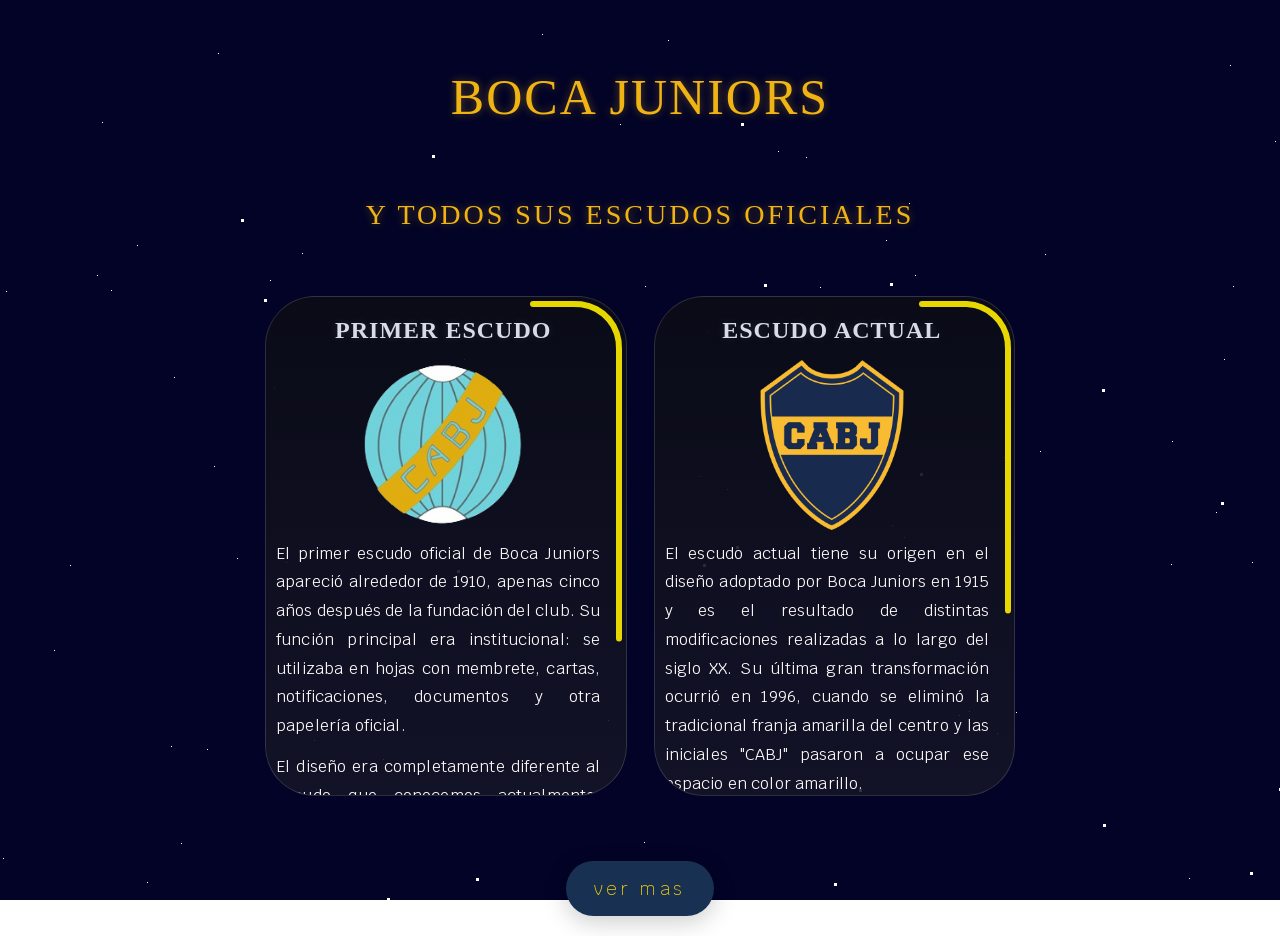
==== commit a46cee83: "mejoras de diseño en escudos y algunos detalles en el panel" ====
--- a/Pag-escudos.html
+++ b/Pag-escudos.html
@@ -15,12 +15,12 @@
 
 <header>
   <h1 class="titulo">BOCA JUNIORS</h1>
-  <h2>Y todos los escudos oficiales que tuvo a la largo de su historia</h2s>
+  <h2>Y todos sus escudos oficiales </h2>
 </header>
 
 <div class="wrapper">
 
-  <section class="scroll-container " data-scrollbar>
+  <section class="scroll-container box-2" data-scrollbar>
     <div class="scroll-content">
       <h3 class="encabezado">Primer escudo</h3>
       <img class="imagen1" src="EscudoBocaAntiguoPng.png" alt="Boca escudo viejos">
@@ -47,7 +47,7 @@
 <div class="wrapper wrapper-extra" id="wrapperExtra">
 
   <section class="scroll-container" data-scrollbar>
-    <div class="scroll-content">
+    <div class="scroll-content box-2">
       <h3 class="encabezado">1915</h3>
       <img class="imagen3" src="1915Escudo.png" alt="Boca escudo 1915">
       <p> En 1915 Boca Juniors adoptó un nuevo escudo que marcaría un antes y un después en la identidad visual del club. A diferencia del primer emblema, este diseño tenía la forma heráldica que, con diferentes modificaciones, se mantendría durante el resto de la historia. </p>
@@ -67,7 +67,7 @@
   </section>
 
   <section class="scroll-container" data-scrollbar>
-    <div class="scroll-content">
+    <div class="scroll-content box-2">
       <div class="corregirTxt"> 
         <h3 class="encabezado">1996</h3>
         <img class="imagen5" src="escudo boca 1996 arreglado.png" alt="Boca escudo 1996">
--- a/style-escudos.css
+++ b/style-escudos.css
@@ -7,19 +7,21 @@
 
 .wrapper{
     display: grid;
-    grid-template-columns: repeat(auto-fit,minmax(200px, 1fr));
-    gap: 1rem;
+    grid-template-columns: repeat(auto-fit,minmax(260px, 1fr));
+    gap: 27px;
+    padding: 5px 0 15px;
     height: auto;
-    width: min(100%, 600px);
+    width: min(100%, 750px);
     margin: 0 auto;
 }
 
 .wrapper-extra {
     display: grid;
-    grid-template-columns: repeat(auto-fit, minmax(180px, 1fr));
-    gap: 1rem;
-    width: min(100%, 600px);
+    grid-template-columns: repeat(auto-fit, minmax(260px, 1fr));
+    gap: 15px;
+    width: min(100%, 980px);
     margin: 0 auto;
+    padding: 5px 0 15px;
     opacity: 0;
     max-height: 0;
     overflow: hidden;
@@ -35,7 +37,8 @@
 .wrapper-extra.visible {
     opacity: 1;
     overflow: hidden;
-    max-height: 2000px; 
+    max-height: 8000px; 
+    padding-bottom: 40px;
     transform: translateY(10px); /* distancia entre tablas nuevas y viejas */
     transition: /* en mostrar tablas nuevas*/
         opacity 1s ease-in-out,
@@ -49,13 +52,7 @@
 	--card-border-radius: 50px;	
     --thumb-color: rgb(3, 1, 163);
     --thumb-color-active: rgb(23, 21, 160);
-    --thumb-width: 4;
-    --thumb-width-active: 6;
-    
-    --track-color: transparent;
-    --track-color-active: light-dark(#EEE,#222);
-    --track-width: 4;
-    --track-width-active: 6;
+    --thumb-width: 6;
 
 	&.box-2{
     --card-border-radius: 50px;
@@ -68,58 +65,89 @@
     width: 100%;
     height: 500px;
     contain:size;
-    margin: 3rem auto;
-    border: 1px solid var(--clr-lines);
+    margin: 30px auto;
+    border: 1px solid rgba(255,255,255,.14);
+    background: linear-gradient(180deg, rgba(11, 12, 22, 0.92), rgba(21, 21, 41, 0.88));
     border-radius: var(--card-border-radius);
+
     overflow: hidden;  
     & h2{
     text-wrap: balance;
-    font-size: 1.1rem;
+    font-size: 18px;
     }
 
-.scroll-content {
-    display: flex;
-    flex-direction: column;
-    align-items: center; 
-}    
-
-.imagen1 {
-    width: 150px; 
-    height: 150px;
-    object-fit: contain;
-    border-radius: 30px;
-}
-
-.imagen2 {
-    width: 170px; 
-    height: 170px;
-    object-fit: contain;
-    border-radius: 30px;
-}
-
+    .-content {
+        display: flex;
+        flex-direction: column;
+        align-items: center; 
+    }    
+
+    .imagen1, .imagen2, .imagen3, .imagen4,.imagen5 {
+        display: block;
+        width: 170px;
+        height: 170px;
+        margin: 0 auto 10px;
+        object-fit: contain;
+        border-radius: 30px;    
+    }
+
+}
+
+.wrapper-extra .scroll-container {  /* color fondo box */
+    height: 560px;
+    margin: 0;
+    background: linear-gradient(180deg, rgba(17, 18, 31, 0.96), rgba(12, 14, 27, 0.9));
+    border: 1px solid rgba(255, 215, 0, 0.18);
+}
+
+.wrapper-extra .scroll-content {
+    padding: 12px 13px 10px 10px;
+}
+
+.wrapper-extra .encabezado {
+    margin-top: 0;
+    margin-bottom: 10px;
+    letter-spacing: 1.2px;
+    color: #f7d44a;
+    text-transform: uppercase;
+    font-weight: 700;
+    text-shadow: 0 0 12px rgba(255, 213, 79, 0.25);
+    font-family: 'Poppins', sans-serif;
 }
 	
 
-.scroll-content {
-    height: 100%;
+.scroll-content { 
+    height: 100%;    
     overflow-y: auto;
-    padding:1rem 1.5rem 1rem 1rem;
-	
-    overflow-y: scroll;
-
-	 	scrollbar-width: none; /* Firefox */
-   	-ms-overflow-style: none; /* IE and Edge Legacy */
-		&::-webkit-scrollbar {
-			display: none; /* Chrome, Safari, and Opera */
-		}
-	}
-
-.scroll-content p {
-    font-size: .95rem;
+    padding: 10px 15px 10px 10px; /* texto dentro de la caja */
+    scrollbar-width: none;  
+}
+
+.scroll-content::-webkit-scrollbar {
+    width: 8px;
+}
+
+.scroll-content::-webkit-scrollbar-track {
+    background: transparent;
+}
+
+.scroll-content::-webkit-scrollbar-thumb {
+    background: linear-gradient(180deg, #ffd84d, #f5a300);    border-radius: 10px;    border-radius: 999px;
+}
+
+.scroll-content::-webkit-scrollbar-thumb:hover {
+    background: linear-gradient(180deg, #ffe37d, #f4a100);
+}
+
+.scroll-content p { /* texto dentro de la caja */
+    font-size: 16px;
     line-height: 1.8;
     text-align: justify;
-    color: #ececec;
-    margin-bottom: 1rem;
+    color: #fefafa;
+    margin: 0 10px 12px 0px;
+    font-weight: 400;
+    letter-spacing: 0.15px;
+    text-wrap: pretty;
 }
 
 .scrollbar-svg {
@@ -190,7 +218,7 @@
     inset: 0;
     overflow: hidden;
     z-index: -1;
-    background: #000;
+    background: #020326;
 }
 
 #stars {
@@ -2308,12 +2336,14 @@
     font-size: 28px;
     font-weight: 400;
     text-align: center;
+    line-height: 1.5;
     letter-spacing: 3px;
     text-transform: uppercase;
-    color: rgb(11, 37, 180);
-    text-shadow:
-        0 0 4px rgba(30, 70, 255, 0.45),
-        0 0 10px rgba(20, 50, 220, 0.25);
+    background: linear-gradient(180deg, rgb(240, 180, 20) 0%, rgb(240, 180, 20) 100%);
+    -webkit-background-clip: text;
+    background-clip: text;
+    color: transparent;
+    text-shadow: 0 0 8px rgba(240, 180, 20, 0.4);
     margin: 10px 0 25px;
     position: relative;
 }
@@ -2331,7 +2361,7 @@
 }
 
 .titulo {
-    font-family: serif;
+    font-family: "Playfair Display SC", serif;
     font-size: 50px;
     font-weight: 400;
     text-align: center;
@@ -2356,14 +2386,6 @@
     letter-spacing: 1px;
 }
 
-.imagen3, .imagen4, .imagen5{
-    width: 140px;
-    height: 140px;
-    object-fit: contain;
-}
-
-
-
 button {
 position: relative;
 display: flex;
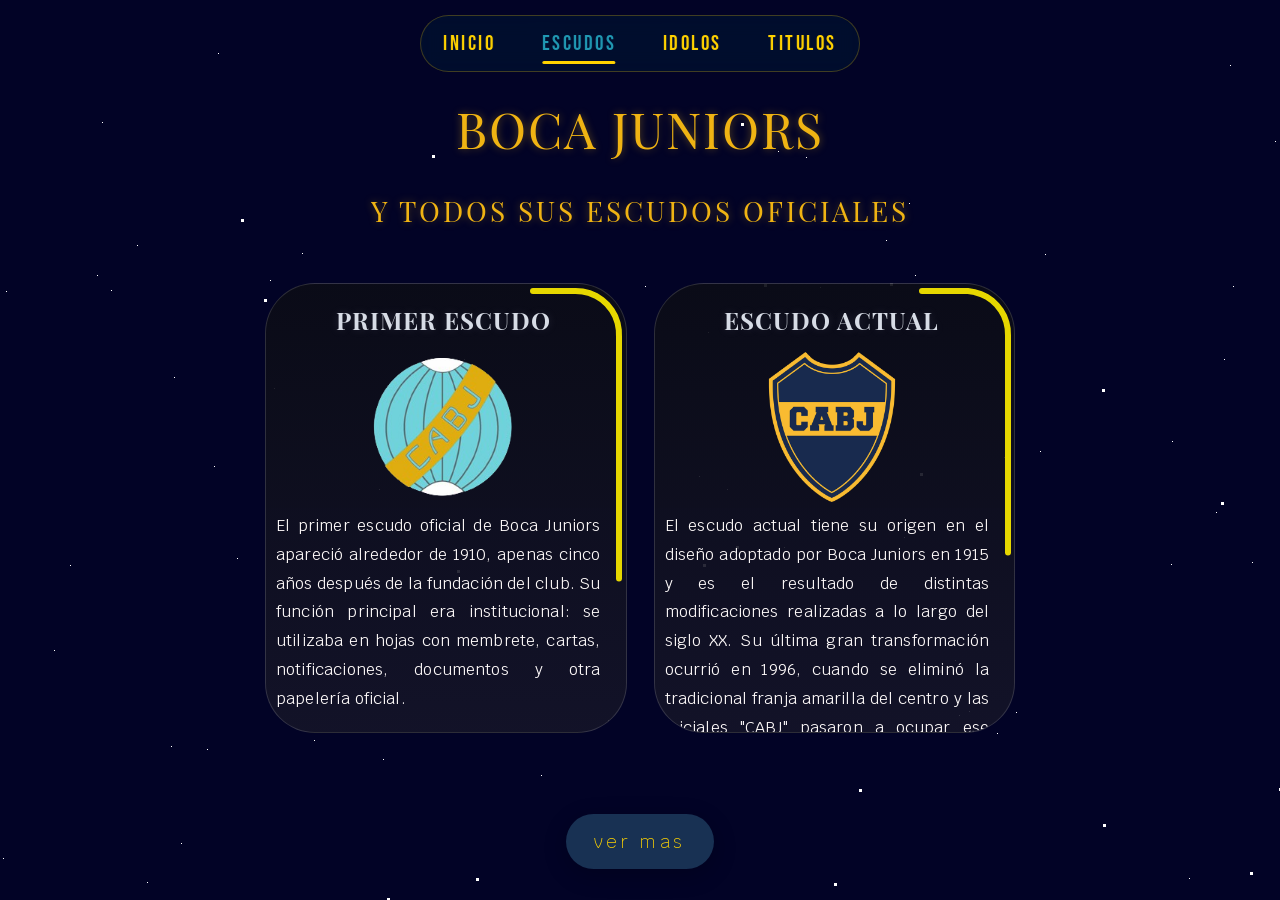
==== commit 38c20cb1: "se agrega panel de navegacion" ====
--- a/Pag-escudos.html
+++ b/Pag-escudos.html
@@ -5,13 +5,23 @@
     <meta name="viewport" content="width=device-width, initial-scale=1.0">
     <title>Escudos Boca</title>
     <link rel="stylesheet" href="style-escudos.css">
+    <link rel="stylesheet" href="style-nav.css">
     <link rel="icon" href="EscudoBocaActualPng.png">
+    <link rel="stylesheet" href="https://fonts.googleapis.com/css2?family=Material+Symbols+Outlined">
     <link rel="preconnect" href="https://fonts.googleapis.com">
     <link rel="preconnect" href="https://fonts.gstatic.com" crossorigin>
-    
+    <link rel="stylesheet" href="https://fonts.googleapis.com/css2?family=Playfair+Display+SC:wght@700&display=swap">
+    <link rel="stylesheet" href="https://fonts.googleapis.com/css2?family=Bebas+Neue&display=swap">
   </head>
 
 <body>
+
+    <nav class="navbar">
+      <a href="panel.html">Inicio</a>
+      <a href="Pag-escudos.html" class="activo">Escudos</a>
+      <a href="Pag-idolos.html">Idolos</a>
+      <a href="Pag-titulosInternacionales.html">Titulos</a>
+    </nav>
 
 <header>
   <h1 class="titulo">BOCA JUNIORS</h1>
--- a/style-escudos.css
+++ b/style-escudos.css
@@ -63,9 +63,9 @@
 		
     position: relative;
     width: 100%;
-    height: 500px;
+    height: 450px;
     contain:size;
-    margin: 30px auto;
+    
     border: 1px solid rgba(255,255,255,.14);
     background: linear-gradient(180deg, rgba(11, 12, 22, 0.92), rgba(21, 21, 41, 0.88));
     border-radius: var(--card-border-radius);
@@ -84,8 +84,8 @@
 
     .imagen1, .imagen2, .imagen3, .imagen4,.imagen5 {
         display: block;
-        width: 170px;
-        height: 170px;
+        width: 150px;
+        height: 150px;
         margin: 0 auto 10px;
         object-fit: contain;
         border-radius: 30px;    
@@ -94,7 +94,7 @@
 }
 
 .wrapper-extra .scroll-container {  /* color fondo box */
-    height: 560px;
+    height: 500px;
     margin: 0;
     background: linear-gradient(180deg, rgba(17, 18, 31, 0.96), rgba(12, 14, 27, 0.9));
     border: 1px solid rgba(255, 215, 0, 0.18);
@@ -2319,7 +2319,7 @@
     text-align: center;
     text-wrap: balance;
     width: min(100%, 60ch);
-    margin: 0 auto;
+    gap: 5px;
 }
 
 header p {
@@ -2327,7 +2327,6 @@
     line-height: 1.7;
     color: #d8d8d8;
     max-width: 50ch;
-    margin: 0 auto;
 }
 
 
@@ -2344,8 +2343,8 @@
     background-clip: text;
     color: transparent;
     text-shadow: 0 0 8px rgba(240, 180, 20, 0.4);
-    margin: 10px 0 25px;
     position: relative;
+    margin-top: -15px;
 }
 
 h3 {
@@ -2373,9 +2372,8 @@
     background-clip: text;
     color: transparent;
     text-shadow: 0 0 8px rgba(240, 180, 20, 0.4);
-    padding-bottom: 0.3em;
     position: relative;
-    margin-top: 60px;
+    margin-top: 80px;
 }
 
 .encabezado {
@@ -2387,7 +2385,7 @@
 }
 
 button {
-position: relative;
+position: sticky;
 display: flex;
 justify-content: center;
 align-items: center;
@@ -2399,6 +2397,7 @@
 cursor: pointer;
 border: none;
 margin-bottom: 20px;
+align-self: center;
 }
 
 button:after {
--- a/style-nav.css
+++ b/style-nav.css
@@ -0,0 +1,68 @@
+
+.navbar {
+    position: fixed;
+    top: 15px; 
+    left: 50%; 
+    transform: translateX(-50%);
+    display: flex;
+    align-items: center;
+    justify-content: center;
+    gap: 0.5rem;
+    background: rgba(0, 20, 50, 0.6);
+    backdrop-filter: blur(10px);
+    -webkit-backdrop-filter: blur(10px);
+    border: 1px solid rgba(255, 210, 0, 0.25);
+    align-items: center;
+    justify-content: center;
+    border-radius: 100px;
+    padding: 0.2rem;  
+    z-index: 1000;
+}
+
+.navbar a {
+  position: relative;
+  width: auto;
+  box-sizing: border-box;
+  color: #ffd200;
+  text-decoration: none;
+
+  font-family: "Bebas Neue", sans-serif;
+  font-weight: 400;              
+  font-size: 1.3rem;             
+  letter-spacing: 2.5px;         
+  text-transform: uppercase;
+  padding: 0.75rem 1.2rem;
+  border-radius: 999px;   
+  transition: color 200ms ease, background-color 200ms ease;
+}
+
+.navbar a::after {
+  content: "";
+  position: absolute;
+  left: 50%;
+  bottom: 4px;
+  width: 0;
+  height: 3px;
+  background: #ffd200;
+  border-radius: 10px;
+  transform: translateX(-50%);
+  transition: width 200ms ease;
+}
+
+.navbar a:hover {
+  color: #170770;
+  background: rgba(192, 180, 8, 0.325);
+}
+
+.navbar a:hover::after {
+  width: 65%;
+}
+
+/* Sección actual */
+.navbar a.activo {
+  color: #2098b3;
+}
+
+.navbar a.activo::after {
+  width: 65%;
+}
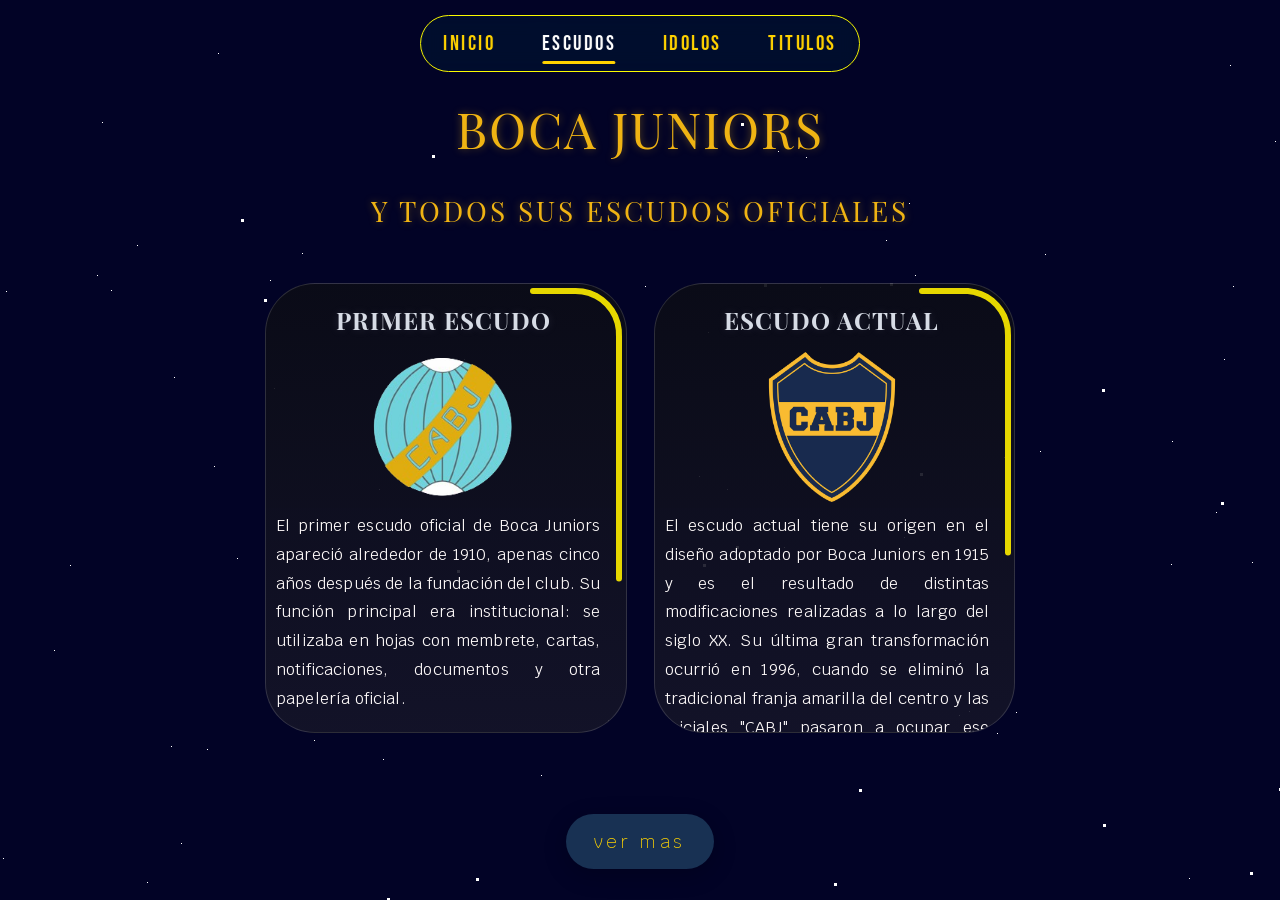
==== commit 7c9dd06f: "terminado el panel titulos e hice que la pagina sea responsive" ====
--- a/Pag-escudos.html
+++ b/Pag-escudos.html
@@ -6,7 +6,7 @@
     <title>Escudos Boca</title>
     <link rel="stylesheet" href="style-escudos.css">
     <link rel="stylesheet" href="style-nav.css">
-    <link rel="icon" href="EscudoBocaActualPng.png">
+    <link rel="icon" href="imagenes-escudos/ultimo-escudo.png">
     <link rel="stylesheet" href="https://fonts.googleapis.com/css2?family=Material+Symbols+Outlined">
     <link rel="preconnect" href="https://fonts.googleapis.com">
     <link rel="preconnect" href="https://fonts.gstatic.com" crossorigin>
@@ -17,7 +17,7 @@
 <body>
 
     <nav class="navbar">
-      <a href="panel.html">Inicio</a>
+      <a href="index.html">Inicio</a>
       <a href="Pag-escudos.html" class="activo">Escudos</a>
       <a href="Pag-idolos.html">Idolos</a>
       <a href="Pag-titulosInternacionales.html">Titulos</a>
@@ -33,7 +33,7 @@
   <section class="scroll-container box-2" data-scrollbar>
     <div class="scroll-content">
       <h3 class="encabezado">Primer escudo</h3>
-      <img class="imagen1" src="EscudoBocaAntiguoPng.png" alt="Boca escudo viejos">
+      <img class="imagen1" src="imagenes-escudos/primer-escudo.png" alt="Boca escudo viejos">
       <p>El primer escudo oficial de Boca Juniors apareció alrededor de 1910, apenas cinco años después de la fundación del club. Su función principal era institucional: se utilizaba en hojas con membrete, cartas, notificaciones, documentos y otra papelería oficial.
       </p>
 
@@ -45,7 +45,7 @@
   <section class="scroll-container box-2 " data-scrollbar>
     <div class="scroll-content">
       <h3 class="encabezado">Escudo actual</h3>
-      <img class= "imagen2" src="EscudoBocaActualPng.png" alt='Boca escudo actual'>
+      <img class= "imagen2" src="imagenes-escudos/ultimo-escudo.png" alt='Boca escudo actual'>
       <p> El escudo actual tiene su origen en el diseño adoptado por Boca Juniors en 1915 y es el resultado de distintas modificaciones realizadas a lo largo del siglo XX. Su última gran transformación ocurrió en 1996, cuando se eliminó la tradicional franja amarilla del centro y las iniciales "CABJ" pasaron a ocupar ese espacio en color amarillo.
       </p>
       <p> Desde entonces, el diseño conserva la estructura característica del escudo xeneize y las estrellas que representan los títulos obtenidos por el club. La cantidad de estrellas fue modificándose a medida que Boca consiguió nuevos campeonatos y, de acuerdo con el estatuto del club, su incorporación debe ser aprobada por la Asamblea de Representantes. 
@@ -59,7 +59,7 @@
   <section class="scroll-container" data-scrollbar>
     <div class="scroll-content box-2">
       <h3 class="encabezado">1915</h3>
-      <img class="imagen3" src="1915Escudo.png" alt="Boca escudo 1915">
+      <img class="imagen3" src="imagenes-escudos/1915-escudo.png" alt="Boca escudo 1915">
       <p> En 1915 Boca Juniors adoptó un nuevo escudo que marcaría un antes y un después en la identidad visual del club. A diferencia del primer emblema, este diseño tenía la forma heráldica que, con diferentes modificaciones, se mantendría durante el resto de la historia. </p>
       <p> El escudo tenía un fondo azul atravesado por una franja amarilla horizontal en el centro. En ella aparecían las iniciales "CABJ", aunque durante diferentes períodos también se utilizaron las inscripciones "C. A. Boca Juniors" y "Boca Juniors". </p>
       <p> Este diseño todavía no tenía estrellas. La idea de representar los títulos obtenidos por el club mediante estrellas recién sería establecida oficialmente en 1932. </p>
@@ -69,7 +69,7 @@
   <section class="scroll-container box-2" data-scrollbar>
     <div class="scroll-content">
       <h3 class="encabezado">1932</h3>
-      <img class="imagen4" src="1932-escudo.png" alt="Boca escudo 1932">
+      <img class="imagen4" src="imagenes-escudos/1932-escudo.png" alt="Boca escudo 1932">
       <p> El 18 de octubre de 1932, Boca Juniors resolvió que su escudo debía llevar estrellas representativas de los campeonatos de Primera División obtenidos por el club. También se estableció que podían incorporarse estrellas por otros acontecimientos deportivos de especial importancia. </p> 
       <p> Sin embargo, la aparición de las estrellas no fue inmediata. Aunque la resolución fue tomada en 1932 y comenzaron a aparecer en distintos objetos relacionados con el club, el primer registro documentado del escudo con estrellas en una Memoria y Balance institucional corresponde a 1943. </p> 
       <p> Durante las décadas siguientes, el escudo mantuvo su estructura fundamental, aunque sufrió pequeñas modificaciones en la tipografía, la forma y la cantidad de estrellas a medida que Boca sumaba nuevos títulos. </p>
@@ -80,7 +80,7 @@
     <div class="scroll-content box-2">
       <div class="corregirTxt"> 
         <h3 class="encabezado">1996</h3>
-        <img class="imagen5" src="escudo boca 1996 arreglado.png" alt="Boca escudo 1996">
+        <img class="imagen5" src="imagenes-escudos/1996-escudo.png" alt="Boca escudo 1996">
         <p class="corregirTxtP"> En 1996 Boca Juniors realizó la última gran modificación de su escudo. El cambio estuvo relacionado con una renovación de la identidad visual del club y fue desarrollado durante la primera gestión de Mauricio Macri. </p> 
         <p> La modificación más visible fue la eliminación de la tradicional franja amarilla que atravesaba el centro del escudo. En su lugar, las iniciales "CABJ" pasaron a estar representadas directamente en color amarillo dentro del fondo azul. </p> 
         <p> El nuevo diseño conservó la forma característica del escudo y las estrellas como representación de los títulos del club. Desde 1996, esta versión se convirtió en la base de la identidad visual de Boca Juniors y es la que, con actualizaciones en la cantidad de estrellas, llega hasta nuestros días. </p>
--- a/style-escudos.css
+++ b/style-escudos.css
@@ -2446,6 +2446,73 @@
 }
 }
 
-
-
-}
+}
+
+@media (max-width: 768px) {
+
+    .titulo{
+        font-size: 40px;
+    }
+
+    html, body {
+        scrollbar-width: thin; 
+        scrollbar-color: #ffd84d rgba(15, 23, 42, 0.5); 
+        overflow-y: auto !important; 
+    }
+
+    body::-webkit-scrollbar {
+        width: 6px; 
+        display: block !important;
+    }
+
+    body::-webkit-scrollbar-track {
+        background: rgba(15, 23, 42, 0.6); 
+    }
+
+    body::-webkit-scrollbar-thumb {
+        background: linear-gradient(180deg, #ffd84d, #d2ae2c); 
+        border-radius: 10px;
+    }
+
+    body::-webkit-scrollbar-thumb:hover {
+        background: #ffe37d;
+    }
+
+    .wrapper, 
+    .wrapper-extra {
+        width: 70%;
+        grid-template-columns: 1fr;
+        gap: 20px;
+    }
+
+    .scroll-container {
+        height: 380px;
+        --card-border-radius: 30px;
+    }
+
+    .wrapper-extra .scroll-container {
+        height: 380px;
+    }
+
+    .scroll-content::-webkit-scrollbar {
+        width: 6px; 
+    }
+
+    .scroll-content::-webkit-scrollbar-thumb {
+        background: #ffd84d; 
+        border-radius: 10px;
+    }
+
+    .scroll-content p {
+        font-size: 14px;
+        line-height: 1.6;
+    }
+
+    button {
+        display: flex !important;
+        margin: 20px auto 40px !important;
+        position: relative !important; 
+        z-index: 100;
+    }
+
+}
--- a/style-nav.css
+++ b/style-nav.css
@@ -11,7 +11,7 @@
     background: rgba(0, 20, 50, 0.6);
     backdrop-filter: blur(10px);
     -webkit-backdrop-filter: blur(10px);
-    border: 1px solid rgba(255, 210, 0, 0.25);
+    border: 1px solid rgb(251, 251, 0);
     align-items: center;
     justify-content: center;
     border-radius: 100px;
@@ -50,19 +50,47 @@
 }
 
 .navbar a:hover {
-  color: #170770;
-  background: rgba(192, 180, 8, 0.325);
+  color: #15418b;
+  background: #fbcd00;
 }
 
 .navbar a:hover::after {
   width: 65%;
+  background: #003da5;
 }
 
-/* Sección actual */
 .navbar a.activo {
-  color: #2098b3;
+  color: #ffffff;
+}
+
+.navbar a.activo:hover {
+  color: #003da5;
 }
 
 .navbar a.activo::after {
   width: 65%;
 }
+
+@media (max-width: 768px) {
+
+    .navbar {
+        top: 10px;
+        gap: 0.1rem;
+        padding: 0.15rem;
+        border-radius: 50px;
+    }
+
+    .navbar a {
+        font-size: 1.1rem !important; /* SE SOBREPONE A OTRAS REGLAS SI ES Q CHOCAN*/
+        letter-spacing: 1px;
+
+        padding: 0.5rem 0.65rem !important;
+        border-radius: 50px;
+    }
+
+    .navbar a::after {
+        bottom: 3px;
+        height: 2px;
+    }
+
+}
